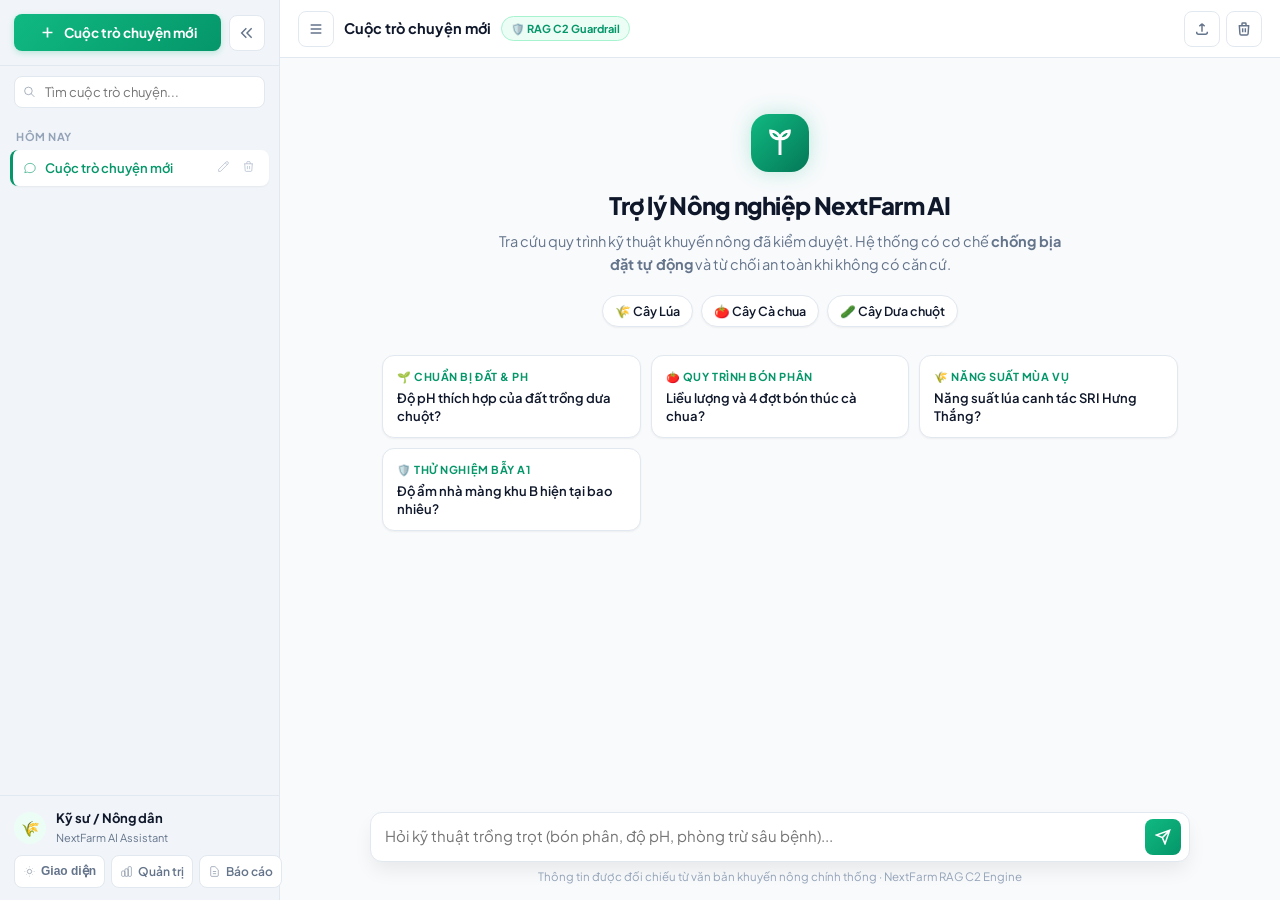
==== frontend/chat.html @ 3796313a "fix(chat-ui): sua loi bo cuc sidebar bi ep hep va trung lap the HTML - Loai bo doan ma HTML/CSS bi t" ====
<!DOCTYPE html>
<html lang="vi">
<head>
<meta charset="utf-8">
<meta name="viewport" content="width=device-width, initial-scale=1, maximum-scale=1, user-scalable=no">
<title>NextFarm AI — Trợ lý Nông nghiệp Thông minh</title>
<link rel="preconnect" href="https://fonts.googleapis.com">
<link rel="preconnect" href="https://fonts.gstatic.com" crossorigin>
<link href="https://fonts.googleapis.com/css2?family=Plus+Jakarta+Sans:wght@400;500;600;700;800&family=JetBrains+Mono:wght@400;500;600&display=swap" rel="stylesheet">
<style>
:root {
  --primary: #059669;
  --primary-hover: #047857;
  --primary-light: #ecfdf5;
  --primary-glow: rgba(16, 185, 129, 0.18);
  
  --bg-app: #f8fafc;
  --bg-sidebar: #f1f5f9;
  --bg-card: #ffffff;
  --bg-card-hover: #f8fafc;
  --bg-subtle: #f1f5f9;
  --bg-glass: rgba(255, 255, 255, 0.94);
  
  --text-main: #0f172a;
  --text-muted: #64748b;
  --text-light: #94a3b8;
  --text-inverse: #ffffff;
  
  --border: #e2e8f0;
  --border-focus: #10b981;
  
  --amber: #d97706;
  --amber-bg: #fffbeb;
  --amber-border: #fde68a;
  --amber-dark: #b45309;
  
  --emerald: #10b981;
  --emerald-bg: #ecfdf5;
  --emerald-border: #a7f3d0;
  
  --shadow-sm: 0 1px 2px 0 rgba(0, 0, 0, 0.05);
  --shadow-md: 0 4px 6px -1px rgba(0, 0, 0, 0.07), 0 2px 4px -2px rgba(0, 0, 0, 0.05);
  --shadow-lg: 0 10px 20px -3px rgba(0, 0, 0, 0.08);
  --shadow-glow: 0 0 20px rgba(16, 185, 129, 0.25);
  
  --radius-sm: 8px;
  --radius-md: 12px;
  --radius-lg: 18px;
  --radius-full: 9999px;
}

[data-theme="dark"] {
  --primary: #10b981;
  --primary-hover: #34d399;
  --primary-light: #064e3b33;
  --primary-glow: rgba(16, 185, 129, 0.3);
  
  --bg-app: #0b1120;
  --bg-sidebar: #0f172a;
  --bg-card: #131d31;
  --bg-card-hover: #1a2742;
  --bg-subtle: #1e293b;
  --bg-glass: rgba(19, 29, 49, 0.94);
  
  --text-main: #f8fafc;
  --text-muted: #94a3b8;
  --text-light: #64748b;
  --text-inverse: #0b1120;
  
  --border: #23324d;
  --border-focus: #34d399;
  
  --amber: #fbbf24;
  --amber-bg: #2d2208;
  --amber-border: #78350f;
  --amber-dark: #f59e0b;
  
  --emerald: #34d399;
  --emerald-bg: #063826;
  --emerald-border: #065f46;
  
  --shadow-sm: 0 1px 2px 0 rgba(0, 0, 0, 0.4);
  --shadow-md: 0 4px 6px -1px rgba(0, 0, 0, 0.5);
  --shadow-lg: 0 10px 20px -3px rgba(0, 0, 0, 0.6);
}

* { box-sizing: border-box; margin: 0; padding: 0; }

html, body {
  width: 100%;
  height: 100%;
  overflow: hidden;
  background-color: var(--bg-app);
  color: var(--text-main);
  font-family: 'Plus Jakarta Sans', system-ui, -apple-system, sans-serif;
  font-size: 15px;
  line-height: 1.6;
}

/* Fullscreen App Layout */
.app-layout {
  display: flex;
  width: 100vw;
  height: 100vh;
  overflow: hidden;
  position: relative;
}

/* ==========================================================================
   Sidebar: History & Tools
   ========================================================================== */
.sidebar {
  width: 280px;
  min-width: 280px;
  max-width: 280px;
  height: 100%;
  background: var(--bg-sidebar);
  border-right: 1px solid var(--border);
  display: flex;
  flex-direction: column;
  flex-shrink: 0;
  transition: margin-left 0.25s cubic-bezier(0.16, 1, 0.3, 1), transform 0.25s cubic-bezier(0.16, 1, 0.3, 1);
  z-index: 50;
  position: relative;
}

.sidebar.collapsed {
  margin-left: -280px;
}

.sidebar-header {
  padding: 14px;
  display: flex;
  align-items: center;
  gap: 8px;
  border-bottom: 1px solid var(--border);
}

.btn-new-chat {
  flex: 1;
  display: flex;
  align-items: center;
  justify-content: center;
  gap: 8px;
  background: linear-gradient(135deg, #10b981 0%, #059669 100%);
  color: #ffffff;
  border: none;
  border-radius: var(--radius-sm);
  padding: 10px 14px;
  font-family: inherit;
  font-size: 13.5px;
  font-weight: 700;
  cursor: pointer;
  box-shadow: 0 2px 6px rgba(16, 185, 129, 0.25);
  transition: all 0.2s ease;
  white-space: nowrap;
}
.btn-new-chat:hover {
  background: linear-gradient(135deg, #059669 0%, #047857 100%);
  box-shadow: var(--shadow-glow);
}
.btn-new-chat svg { width: 17px; height: 17px; stroke: currentColor; fill: none; stroke-width: 2.3; flex-shrink: 0; }

.btn-icon-sq {
  width: 36px;
  height: 36px;
  border-radius: var(--radius-sm);
  background: var(--bg-card);
  border: 1px solid var(--border);
  color: var(--text-muted);
  display: flex;
  align-items: center;
  justify-content: center;
  cursor: pointer;
  flex-shrink: 0;
  transition: all 0.2s ease;
}
.btn-icon-sq:hover {
  background: var(--bg-card-hover);
  color: var(--primary);
  border-color: var(--primary);
}
.btn-icon-sq svg { width: 16px; height: 16px; stroke: currentColor; fill: none; stroke-width: 2.2; }

/* Sidebar Search */
.sidebar-search {
  padding: 10px 14px 4px;
}
.search-wrap {
  position: relative;
  width: 100%;
}
.search-wrap input {
  width: 100%;
  padding: 7px 10px 7px 30px;
  border-radius: var(--radius-sm);
  background: var(--bg-card);
  border: 1px solid var(--border);
  color: var(--text-main);
  font-family: inherit;
  font-size: 13px;
  outline: none;
  transition: all 0.2s ease;
}
.search-wrap input:focus {
  border-color: var(--primary);
  box-shadow: 0 0 0 2px var(--primary-glow);
}
.search-wrap svg {
  position: absolute;
  left: 9px;
  top: 50%;
  transform: translateY(-50%);
  width: 13px;
  height: 13px;
  stroke: var(--text-muted);
  fill: none;
}

/* Sidebar History List */
.sidebar-history {
  flex: 1;
  overflow-y: auto;
  padding: 6px 10px;
}

.history-title-group {
  font-size: 11px;
  font-weight: 700;
  text-transform: uppercase;
  letter-spacing: 0.05em;
  color: var(--text-light);
  padding: 10px 6px 4px;
}

.chat-item {
  display: flex;
  align-items: center;
  justify-content: space-between;
  padding: 8px 10px;
  border-radius: var(--radius-sm);
  margin-bottom: 2px;
  cursor: pointer;
  color: var(--text-muted);
  transition: all 0.15s ease;
}
.chat-item:hover {
  background: var(--bg-card);
  color: var(--text-main);
}
.chat-item.active {
  background: var(--bg-card);
  color: var(--primary);
  font-weight: 600;
  box-shadow: var(--shadow-sm);
  border-left: 3px solid var(--primary);
}

.chat-item-text {
  white-space: nowrap;
  overflow: hidden;
  text-overflow: ellipsis;
  font-size: 13px;
  display: flex;
  align-items: center;
  gap: 8px;
  flex: 1;
}
.chat-item-text svg { width: 14px; height: 14px; stroke: currentColor; fill: none; flex-shrink: 0; }

.chat-item-tools {
  display: none;
  align-items: center;
  gap: 4px;
}
.chat-item:hover .chat-item-tools,
.chat-item.active .chat-item-tools {
  display: flex;
}

.btn-chat-tool {
  background: transparent;
  border: none;
  color: var(--text-light);
  padding: 2px 4px;
  border-radius: 4px;
  cursor: pointer;
}
.btn-chat-tool:hover {
  color: var(--text-main);
  background: var(--bg-subtle);
}
.btn-chat-tool.del:hover {
  color: #ef4444;
}
.btn-chat-tool svg { width: 13px; height: 13px; stroke: currentColor; fill: none; }

/* Sidebar Footer */
.sidebar-footer {
  padding: 12px 14px;
  border-top: 1px solid var(--border);
  background: var(--bg-sidebar);
  display: flex;
  flex-direction: column;
  gap: 8px;
}

.user-badge-row {
  display: flex;
  align-items: center;
  gap: 10px;
}
.user-avatar-circle {
  width: 32px;
  height: 32px;
  border-radius: 50%;
  background: var(--primary-light);
  color: var(--primary);
  display: flex;
  align-items: center;
  justify-content: center;
  font-size: 15px;
  font-weight: 700;
  flex-shrink: 0;
}
.user-info-col {
  flex: 1;
  overflow: hidden;
}
.user-name-txt {
  font-size: 13px;
  font-weight: 700;
  color: var(--text-main);
  white-space: nowrap;
  overflow: hidden;
  text-overflow: ellipsis;
}
.user-sub-txt {
  font-size: 11px;
  color: var(--text-muted);
}

.sidebar-nav-links {
  display: flex;
  gap: 6px;
}
.btn-nav-link {
  flex: 1;
  display: flex;
  align-items: center;
  justify-content: center;
  gap: 5px;
  padding: 6px 8px;
  border-radius: var(--radius-sm);
  background: var(--bg-card);
  border: 1px solid var(--border);
  color: var(--text-muted);
  font-size: 12px;
  font-weight: 600;
  text-decoration: none;
  cursor: pointer;
  transition: all 0.2s ease;
  white-space: nowrap;
}
.btn-nav-link:hover {
  background: var(--bg-card-hover);
  color: var(--primary);
  border-color: var(--primary);
}
.btn-nav-link svg { width: 13px; height: 13px; stroke: currentColor; fill: none; }

/* ==========================================================================
   Main Chat Area
   ========================================================================== */
.main-chat-view {
  flex: 1;
  min-width: 0;
  height: 100%;
  display: flex;
  flex-direction: column;
  position: relative;
  overflow: hidden;
  background: var(--bg-app);
}

/* Chat Header */
.chat-header {
  height: 58px;
  min-height: 58px;
  padding: 0 18px;
  display: flex;
  align-items: center;
  justify-content: space-between;
  border-bottom: 1px solid var(--border);
  background: var(--bg-glass);
  backdrop-filter: blur(16px);
  -webkit-backdrop-filter: blur(16px);
  z-index: 10;
}

.header-left-part {
  display: flex;
  align-items: center;
  gap: 10px;
  min-width: 0;
}

.header-chat-title {
  font-size: 14.5px;
  font-weight: 700;
  color: var(--text-main);
  white-space: nowrap;
  overflow: hidden;
  text-overflow: ellipsis;
}

.guardrail-pill {
  display: inline-flex;
  align-items: center;
  gap: 5px;
  padding: 3px 9px;
  border-radius: var(--radius-full);
  background: var(--emerald-bg);
  border: 1px solid var(--emerald-border);
  color: var(--primary);
  font-size: 11px;
  font-weight: 700;
  white-space: nowrap;
  flex-shrink: 0;
}

.header-right-tools {
  display: flex;
  align-items: center;
  gap: 6px;
  flex-shrink: 0;
}

/* Messages Scroll Area */
.chat-scroll-area {
  flex: 1;
  overflow-y: auto;
  padding: 20px 20px 140px;
  display: flex;
  flex-direction: column;
  align-items: center;
  scroll-behavior: smooth;
}

.messages-max-container {
  width: 100%;
  max-width: 820px;
  display: flex;
  flex-direction: column;
  gap: 20px;
}

/* Welcome Empty Hero */
.welcome-hero-box {
  display: flex;
  flex-direction: column;
  align-items: center;
  text-align: center;
  padding: 36px 12px 10px;
  animation: fadeIn 0.3s ease;
}

.brand-icon-big {
  width: 58px;
  height: 58px;
  border-radius: var(--radius-lg);
  background: linear-gradient(135deg, #10b981 0%, #047857 100%);
  display: flex;
  align-items: center;
  justify-content: center;
  color: #ffffff;
  box-shadow: var(--shadow-glow);
  margin-bottom: 14px;
}
.brand-icon-big svg { width: 32px; height: 32px; fill: none; stroke: currentColor; stroke-width: 2.2; }

.welcome-title-h2 {
  font-size: 24px;
  font-weight: 800;
  letter-spacing: -0.03em;
  color: var(--text-main);
  margin-bottom: 6px;
}

.welcome-desc-txt {
  font-size: 14.5px;
  color: var(--text-muted);
  max-width: 580px;
  line-height: 1.55;
  margin-bottom: 20px;
}

.crops-chip-row {
  display: flex;
  gap: 8px;
  margin-bottom: 28px;
  flex-wrap: wrap;
  justify-content: center;
}
.crop-tag-chip {
  padding: 5px 12px;
  border-radius: var(--radius-full);
  background: var(--bg-card);
  border: 1px solid var(--border);
  font-size: 12.5px;
  font-weight: 600;
  color: var(--text-main);
  box-shadow: var(--shadow-sm);
}

.prompts-bento-grid {
  display: grid;
  grid-template-columns: repeat(auto-fit, minmax(240px, 1fr));
  gap: 10px;
  width: 100%;
  text-align: left;
}

.bento-prompt-item {
  background: var(--bg-card);
  border: 1px solid var(--border);
  border-radius: var(--radius-md);
  padding: 12px 14px;
  cursor: pointer;
  transition: all 0.2s ease;
  display: flex;
  flex-direction: column;
  gap: 3px;
  box-shadow: var(--shadow-sm);
}
.bento-prompt-item:hover {
  border-color: var(--primary);
  background: var(--bg-card-hover);
  transform: translateY(-2px);
  box-shadow: var(--shadow-md);
}
.bento-tag-title {
  font-size: 11px;
  font-weight: 700;
  text-transform: uppercase;
  letter-spacing: 0.05em;
  color: var(--primary);
}
.bento-query-txt {
  font-size: 13px;
  font-weight: 600;
  color: var(--text-main);
  line-height: 1.4;
}

/* User Message */
.msg-user-row {
  display: flex;
  justify-content: flex-end;
}
.msg-user-bubble {
  background: linear-gradient(135deg, #059669 0%, #047857 100%);
  color: #ffffff;
  padding: 12px 16px;
  border-radius: 16px 16px 4px 16px;
  max-width: 82%;
  font-size: 15px;
  font-weight: 500;
  box-shadow: 0 4px 12px rgba(5, 150, 105, 0.2);
  line-height: 1.55;
  word-wrap: break-word;
}

/* Bot Message */
.msg-bot-row {
  display: flex;
  gap: 12px;
  align-items: flex-start;
}

.bot-icon-avatar {
  width: 34px;
  height: 34px;
  border-radius: var(--radius-sm);
  background: linear-gradient(135deg, #10b981 0%, #047857 100%);
  color: #ffffff;
  display: flex;
  align-items: center;
  justify-content: center;
  flex-shrink: 0;
  box-shadow: 0 2px 6px rgba(16, 185, 129, 0.25);
  margin-top: 2px;
}
.bot-icon-avatar svg { width: 18px; height: 18px; fill: none; stroke: currentColor; stroke-width: 2.2; }

.bot-card-box {
  flex: 1;
  min-width: 0;
  background: var(--bg-card);
  border: 1px solid var(--border);
  border-radius: var(--radius-md);
  padding: 16px 18px;
  box-shadow: var(--shadow-sm);
}

.bot-card-box.grounded {
  border-left: 4px solid var(--primary);
}

.bot-card-box.abstained {
  background: var(--amber-bg);
  border-color: var(--amber-border);
  border-left: 4px solid var(--amber);
}

.bot-status-tag {
  display: inline-flex;
  align-items: center;
  gap: 6px;
  font-size: 11.5px;
  font-weight: 700;
  text-transform: uppercase;
  letter-spacing: 0.04em;
  padding: 3px 8px;
  border-radius: var(--radius-full);
  margin-bottom: 10px;
}

.bot-status-tag.grounded {
  background: var(--emerald-bg);
  color: var(--primary);
  border: 1px solid var(--emerald-border);
}

.bot-status-tag.abstained {
  background: var(--amber-bg);
  color: var(--amber-dark);
  border: 1px solid var(--amber-border);
}

.bot-status-tag svg { width: 13px; height: 13px; stroke-width: 2.3; fill: none; stroke: currentColor; }

.bot-text-content {
  font-size: 15px;
  line-height: 1.65;
  color: var(--text-main);
  white-space: pre-wrap;
  word-wrap: break-word;
}

/* Citations */
.citations-wrapper {
  margin-top: 14px;
  padding-top: 12px;
  border-top: 1px dashed var(--border);
}
.citations-title-bar {
  font-size: 11.5px;
  font-weight: 700;
  text-transform: uppercase;
  letter-spacing: 0.04em;
  color: var(--text-muted);
  margin-bottom: 6px;
  display: flex;
  align-items: center;
  gap: 5px;
}
.citation-card-link {
  display: block;
  background: var(--bg-subtle);
  border: 1px solid var(--border);
  border-radius: var(--radius-sm);
  padding: 9px 12px;
  margin-bottom: 5px;
  text-decoration: none;
  color: inherit;
  transition: all 0.15s ease;
}
.citation-card-link:hover {
  border-color: var(--primary);
  background: var(--bg-card);
  transform: translateX(2px);
}
.citation-head-row {
  display: flex;
  align-items: center;
  justify-content: space-between;
  gap: 8px;
  margin-bottom: 2px;
}
.citation-doc-name {
  font-size: 13px;
  font-weight: 700;
  color: var(--text-main);
}
.citation-tier-pill {
  font-size: 10px;
  font-weight: 700;
  padding: 1px 6px;
  border-radius: var(--radius-full);
  background: var(--primary-light);
  color: var(--primary);
  border: 1px solid var(--emerald-border);
}
.citation-quote-txt {
  font-size: 12px;
  color: var(--text-muted);
  border-left: 2px solid var(--primary);
  padding-left: 6px;
  margin-top: 3px;
  font-style: italic;
}

/* Bot Actions */
.bot-tools-row {
  display: flex;
  align-items: center;
  gap: 6px;
  margin-top: 12px;
  padding-top: 8px;
  border-top: 1px solid var(--border);
}
.btn-tool-pill {
  background: transparent;
  border: 1px solid transparent;
  color: var(--text-muted);
  padding: 3px 8px;
  border-radius: var(--radius-sm);
  font-size: 11.5px;
  font-weight: 600;
  cursor: pointer;
  display: inline-flex;
  align-items: center;
  gap: 4px;
  transition: all 0.15s ease;
}
.btn-tool-pill:hover {
  background: var(--bg-subtle);
  color: var(--text-main);
  border-color: var(--border);
}
.btn-tool-pill svg { width: 13px; height: 13px; stroke: currentColor; fill: none; }

/* Typing Wave */
.typing-wave-bar {
  display: flex;
  align-items: center;
  gap: 5px;
  padding: 6px 0;
}
.wave-dot {
  width: 6px;
  height: 6px;
  border-radius: 50%;
  background: var(--primary);
  animation: wavePulse 1.4s infinite ease-in-out both;
}
.wave-dot:nth-child(1) { animation-delay: -0.32s; }
.wave-dot:nth-child(2) { animation-delay: -0.16s; }
.wave-dot:nth-child(3) { animation-delay: 0s; }

@keyframes wavePulse {
  0%, 80%, 100% { transform: scale(0.6); opacity: 0.3; }
  40% { transform: scale(1); opacity: 1; }
}

/* ==========================================================================
   Bottom Input Floating Anchor
   ========================================================================== */
.input-floating-bottom {
  position: absolute;
  left: 0; right: 0; bottom: 0;
  padding: 16px 20px 14px;
  background: linear-gradient(180deg, rgba(248,250,252,0) 0%, var(--bg-app) 35%);
  display: flex;
  flex-direction: column;
  align-items: center;
  pointer-events: none;
  z-index: 20;
}
[data-theme="dark"] .input-floating-bottom {
  background: linear-gradient(180deg, rgba(11,17,32,0) 0%, var(--bg-app) 35%);
}

.input-box-wrap {
  width: 100%;
  max-width: 820px;
  pointer-events: auto;
  background: var(--bg-card);
  border: 1px solid var(--border);
  border-radius: var(--radius-md);
  padding: 6px 8px 6px 14px;
  display: flex;
  align-items: flex-end;
  gap: 8px;
  box-shadow: var(--shadow-lg);
  transition: all 0.2s ease;
}
.input-box-wrap:focus-within {
  border-color: var(--border-focus);
  box-shadow: 0 0 0 3px var(--primary-glow), var(--shadow-lg);
}

textarea#main-query-input {
  flex: 1;
  font-family: inherit;
  font-size: 15px;
  line-height: 1.5;
  padding: 6px 0;
  resize: none;
  border: none;
  background: transparent;
  color: var(--text-main);
  min-height: 36px;
  max-height: 140px;
  outline: none;
}

.btn-send-action {
  width: 36px;
  height: 36px;
  border-radius: var(--radius-sm);
  background: linear-gradient(135deg, #10b981 0%, #059669 100%);
  color: #ffffff;
  border: none;
  display: flex;
  align-items: center;
  justify-content: center;
  cursor: pointer;
  flex-shrink: 0;
  transition: all 0.2s ease;
}
.btn-send-action:hover:not(:disabled) {
  transform: scale(1.05);
  box-shadow: var(--shadow-glow);
}
.btn-send-action:disabled {
  opacity: 0.4;
  cursor: not-allowed;
  transform: none;
}
.btn-send-action svg { width: 16px; height: 16px; stroke: currentColor; fill: none; stroke-width: 2.3; }

.bottom-meta-txt {
  text-align: center;
  font-size: 11.5px;
  color: var(--text-light);
  margin-top: 6px;
}

/* Toast */
.toast-bar {
  position: fixed;
  bottom: 80px;
  left: 50%;
  transform: translateX(-50%) translateY(20px);
  background: var(--text-main);
  color: var(--text-inverse);
  padding: 7px 16px;
  border-radius: var(--radius-full);
  font-size: 12.5px;
  font-weight: 600;
  box-shadow: var(--shadow-lg);
  opacity: 0;
  pointer-events: none;
  transition: all 0.2s ease;
  z-index: 100;
}
.toast-bar.show {
  opacity: 1;
  transform: translateX(-50%) translateY(0);
}

/* Mobile Overlay */
.mobile-backdrop {
  display: none;
  position: fixed;
  inset: 0;
  background: rgba(0, 0, 0, 0.4);
  backdrop-filter: blur(4px);
  z-index: 45;
}

@media (max-width: 768px) {
  .sidebar {
    position: fixed;
    top: 0; bottom: 0; left: 0;
    box-shadow: var(--shadow-lg);
  }
  .sidebar.collapsed {
    margin-left: 0;
    transform: translateX(-100%);
  }
  .mobile-backdrop.show { display: block; }
  .msg-user-bubble { max-width: 90%; }
}
</style>
</head>
<body>

<div class="app-layout">
  <!-- Mobile Backdrop -->
  <div class="mobile-backdrop" id="mobile-backdrop"></div>

  <!-- Sidebar: Conversation History & Tools -->
  <aside class="sidebar" id="sidebar">
    <div class="sidebar-header">
      <button class="btn-new-chat" id="btn-new-chat">
        <svg viewBox="0 0 24 24"><path d="M12 5v14M5 12h14"/></svg>
        <span>Cuộc trò chuyện mới</span>
      </button>
      <button class="btn-icon-sq" id="btn-collapse-sidebar" title="Thu gọn thanh bên">
        <svg viewBox="0 0 24 24"><path d="M11 19l-7-7 7-7m8 14l-7-7 7-7"/></svg>
      </button>
    </div>

    <div class="sidebar-search">
      <div class="search-wrap">
        <svg viewBox="0 0 24 24"><path d="M21 21l-6-6m2-5a7 7 0 11-14 0 7 7 0 0114 0z"/></svg>
        <input type="text" id="history-search-input" placeholder="Tìm cuộc trò chuyện...">
      </div>
    </div>

    <div class="sidebar-history" id="sidebar-chat-list"></div>

    <div class="sidebar-footer">
      <div class="user-badge-row">
        <div class="user-avatar-circle">🌾</div>
        <div class="user-info-col">
          <div class="user-name-txt">Kỹ sư / Nông dân</div>
          <div class="user-sub-txt">NextFarm AI Assistant</div>
        </div>
      </div>
      <div class="sidebar-nav-links">
        <button class="btn-nav-link" id="btn-theme-mode" title="Chuyển chế độ Sáng / Tối">
          <svg viewBox="0 0 24 24"><path d="M12 3v1m0 16v1m9-9h-1M4 12H3m15.364 6.364l-.707-.707M6.343 6.343l-.707-.707m12.728 0l-.707.707M6.343 17.657l-.707.707M16 12a4 4 0 11-8 0 4 4 0 018 0z"/></svg>
          <span>Giao diện</span>
        </button>
        <a href="/admin" class="btn-nav-link" title="Bảng Quản trị">
          <svg viewBox="0 0 24 24"><path d="M9 19v-6a2 2 0 00-2-2H5a2 2 0 00-2 2v6a2 2 0 002 2h2a2 2 0 002-2zm0 0V9a2 2 0 012-2h2a2 2 0 012 2v10m-6 0a2 2 0 002 2h2a2 2 0 002-2m0 0V5a2 2 0 012-2h2a2 2 0 012 2v14a2 2 0 01-2 2h-2a2 2 0 01-2-2z"/></svg>
          <span>Quản trị</span>
        </a>
        <a href="/report" class="btn-nav-link" title="Báo cáo Tổng kết">
          <svg viewBox="0 0 24 24"><path d="M9 12h6m-6 4h6m2 5H7a2 2 0 01-2-2V5a2 2 0 012-2h5.586a1 1 0 01.707.293l5.414 5.414a1 1 0 01.293.707V19a2 2 0 01-2 2z"/></svg>
          <span>Báo cáo</span>
        </a>
      </div>
    </div>
  </aside>

  <!-- Main Chat Content -->
  <main class="main-chat-view">
    <!-- Header -->
    <header class="chat-header">
      <div class="header-left-part">
        <button class="btn-icon-sq" id="btn-toggle-sidebar" title="Mở / Đóng thanh bên">
          <svg viewBox="0 0 24 24"><path d="M4 6h16M4 12h16M4 18h16"/></svg>
        </button>
        <div class="header-chat-title" id="active-title-label">Cuộc trò chuyện mới</div>
        <div class="guardrail-pill">
          <span>🛡️ RAG C2 Guardrail</span>
        </div>
      </div>
      <div class="header-right-tools">
        <button class="btn-icon-sq" id="btn-export-markdown" title="Xuất hội thoại ra Markdown">
          <svg viewBox="0 0 24 24"><path d="M4 16v1a3 3 0 003 3h10a3 3 0 003-3v-1m-4-8l-4-4m0 0L8 8m4-4v12"/></svg>
        </button>
        <button class="btn-icon-sq" id="btn-clear-session" title="Xóa đoạn chat này">
          <svg viewBox="0 0 24 24"><path d="M19 7l-.867 12.142A2 2 0 0116.138 21H7.862a2 2 0 01-1.995-1.858L5 7m5 4v6m4-6v6m1-10V4a1 1 0 00-1-1h-4a1 1 0 00-1 1v3M4 7h16"/></svg>
        </button>
      </div>
    </header>

    <!-- Scrollable Messages Area -->
    <div class="chat-scroll-area" id="chat-scroll-area">
      <div class="messages-max-container" id="messages-max-container">
        <!-- Empty State Hero -->
        <div class="welcome-hero-box" id="welcome-hero-box">
          <div class="brand-icon-big">
            <svg viewBox="0 0 24 24"><path d="M12 21V9M12 9C12 6 9 3 5 3c0 4 3 6 7 6M12 9c0-3 3-6 7-6 0 4-3 6-7 6"/></svg>
          </div>
          <h2 class="welcome-title-h2">Trợ lý Nông nghiệp NextFarm AI</h2>
          <p class="welcome-desc-txt">
            Tra cứu quy trình kỹ thuật khuyến nông đã kiểm duyệt. Hệ thống có cơ chế <strong>chống bịa đặt tự động</strong> và từ chối an toàn khi không có căn cứ.
          </p>

          <div class="crops-chip-row">
            <span class="crop-tag-chip">🌾 Cây Lúa</span>
            <span class="crop-tag-chip">🍅 Cây Cà chua</span>
            <span class="crop-tag-chip">🥒 Cây Dưa chuột</span>
          </div>

          <div class="prompts-bento-grid">
            <div class="bento-prompt-item" data-query="Dưa chuột thích hợp với đất có pH khoảng bao nhiêu khi chuẩn bị đất?">
              <div class="bento-tag-title">🌱 Chuẩn bị đất & pH</div>
              <div class="bento-query-txt">Độ pH thích hợp của đất trồng dưa chuột?</div>
            </div>

            <div class="bento-prompt-item" data-query="Quy trình bón thúc cho cà chua chia làm mấy lần và liều lượng thế nào?">
              <div class="bento-tag-title">🍅 Quy trình bón phân</div>
              <div class="bento-query-txt">Liều lượng và 4 đợt bón thúc cà chua?</div>
            </div>

            <div class="bento-prompt-item" data-query="Năng suất thu hoạch lúa SRI tại Hưng Thắng là bao nhiêu?">
              <div class="bento-tag-title">🌾 Năng suất mùa vụ</div>
              <div class="bento-query-txt">Năng suất lúa canh tác SRI Hưng Thắng?</div>
            </div>

            <div class="bento-prompt-item" data-query="Độ ẩm nhà màng khu B hiện tại là bao nhiêu?">
              <div class="bento-tag-title">🛡️ Thử nghiệm bẫy A1</div>
              <div class="bento-query-txt">Độ ẩm nhà màng khu B hiện tại bao nhiêu?</div>
            </div>
          </div>
        </div>

        <!-- Messages Stream -->
        <div id="dialog-flow" style="display:flex; flex-direction:column; gap:20px;"></div>
      </div>
    </div>

    <!-- Floating Input Pill -->
    <div class="input-floating-bottom">
      <div class="input-box-wrap">
        <textarea id="main-query-input" rows="1" placeholder="Hỏi kỹ thuật trồng trọt (bón phân, độ pH, phòng trừ sâu bệnh)..." aria-label="Nội dung câu hỏi"></textarea>
        <button class="btn-send-action" id="btn-send-action" title="Gửi câu hỏi (Enter)">
          <svg viewBox="0 0 24 24"><path d="M22 2L11 13M22 2l-7 20-4-9-9-4 20-7z"/></svg>
        </button>
      </div>
      <div class="bottom-meta-txt">
        Thông tin được đối chiếu từ văn bản khuyến nông chính thống · NextFarm RAG C2 Engine
      </div>
    </div>
  </main>
</div>

<!-- Toast Notice -->
<div class="toast-bar" id="toast-bar">Đã sao chép vào bộ nhớ tạm!</div>

<script>
const STORAGE_KEY = "nextfarm_conversations_v3";
const ACTIVE_KEY = "nextfarm_active_id_v3";

const REASON_LABELS = {
  garden_data:           "Chặn số liệu cảm biến vườn (A1)",
  product_feature:       "Chặn tính năng ứng dụng (A2)",
  device_control:        "Chặn lệnh điều khiển thiết bị",
  out_of_scope:          "Ngoài phạm vi cây trồng",
  insufficient_evidence: "Chưa đủ căn cứ khuyến nông trong kho",
  grounding_khong_dat:   "Không đạt kiểm chứng văn bản",
  can_lam_ro:            "Cần làm rõ thêm loại cây",
  loi_he_thong:          "Hệ thống bận (API Rate Limit)",
  loi_dinh_dang:         "Lỗi cấu trúc câu trả lời",
};

const ICON_VERIFIED = '<svg viewBox="0 0 24 24"><path d="M9 12l2 2 4-4m5.618-4.016A11.955 11.955 0 0112 2.944a11.955 11.955 0 01-8.618 3.04A12.02 12.02 0 003 9c0 5.591 3.824 10.29 9 11.622 5.176-1.332 9-6.03 9-11.622 0-1.042-.133-2.052-.382-3.016z"/></svg>';
const ICON_WARNING  = '<svg viewBox="0 0 24 24"><path d="M12 9v2m0 4h.01m-6.938 4h13.856c1.54 0 2.502-1.667 1.732-3L13.732 4c-.77-1.333-2.694-1.333-3.464 0L3.34 16c-.77 1.333.192 3 1.732 3z"/></svg>';

let conversations = [];
let activeId = null;
let isBusy = false;

// Elements
const $sidebar = document.getElementById("sidebar");
const $backdrop = document.getElementById("mobile-backdrop");
const $chatList = document.getElementById("sidebar-chat-list");
const $welcomeBox = document.getElementById("welcome-hero-box");
const $dialogFlow = document.getElementById("dialog-flow");
const $input = document.getElementById("main-query-input");
const $btnSend = document.getElementById("btn-send-action");
const $titleLabel = document.getElementById("active-title-label");
const $toast = document.getElementById("toast-bar");

const escapeHtml = s => String(s ?? "").replace(/[&<>"']/g,
  c => ({"&":"&amp;","<":"&lt;",">":"&gt;",'"':"&quot;","'":"&#39;"}[c]));

function showToast(msg) {
  $toast.textContent = msg;
  $toast.classList.add("show");
  setTimeout(() => $toast.classList.remove("show"), 2000);
}

// Theme
const $btnTheme = document.getElementById("btn-theme-mode");
let currentTheme = localStorage.getItem("nextfarm_theme") || 
  (window.matchMedia("(prefers-color-scheme: dark)").matches ? "dark" : "light");
document.documentElement.setAttribute("data-theme", currentTheme);

$btnTheme.onclick = () => {
  currentTheme = currentTheme === "dark" ? "light" : "dark";
  document.documentElement.setAttribute("data-theme", currentTheme);
  localStorage.setItem("nextfarm_theme", currentTheme);
};

// Storage
function loadData() {
  try {
    const raw = localStorage.getItem(STORAGE_KEY);
    conversations = raw ? JSON.parse(raw) : [];
    activeId = localStorage.getItem(ACTIVE_KEY);
  } catch (e) {
    conversations = [];
    activeId = null;
  }
}

function saveData() {
  localStorage.setItem(STORAGE_KEY, JSON.stringify(conversations));
  if (activeId) localStorage.setItem(ACTIVE_KEY, activeId);
}

function createNewChat() {
  const newChat = {
    id: "chat_" + Date.now(),
    title: "Cuộc trò chuyện mới",
    createdAt: new Date().toISOString(),
    updatedAt: new Date().toISOString(),
    messages: []
  };
  conversations.unshift(newChat);
  activeId = newChat.id;
  saveData();
  renderSidebar();
  renderActiveChat();
  if (window.innerWidth <= 768) closeSidebar();
}

function deleteChat(id, e) {
  if (e) e.stopPropagation();
  if (!confirm("Bạn có chắc chắn muốn xóa cuộc trò chuyện này?")) return;
  conversations = conversations.filter(c => c.id !== id);
  if (activeId === id) {
    activeId = conversations.length ? conversations[0].id : null;
  }
  saveData();
  renderSidebar();
  renderActiveChat();
}

function renameChat(id, e) {
  if (e) e.stopPropagation();
  const chat = conversations.find(c => c.id === id);
  if (!chat) return;
  const newName = prompt("Nhập tên mới cho cuộc trò chuyện:", chat.title);
  if (newName && newName.trim()) {
    chat.title = newName.trim();
    saveData();
    renderSidebar();
    if (activeId === id) {
      $titleLabel.textContent = chat.title;
    }
  }
}

// Render Sidebar
function renderSidebar(searchQuery = "") {
  $chatList.innerHTML = "";
  const query = searchQuery.trim().toLowerCase();

  const filtered = conversations.filter(c => 
    !query || c.title.toLowerCase().includes(query) || 
    c.messages.some(m => m.content.toLowerCase().includes(query))
  );

  if (!filtered.length) {
    $chatList.innerHTML = `
      <div style="text-align:center; padding:30px 10px; color:var(--text-light); font-size:12.5px;">
        ${conversations.length ? "Không tìm thấy kết quả" : "Chưa có lịch sử trò chuyện"}
      </div>
    `;
    return;
  }

  const now = new Date();
  const todayList = [];
  const earlierList = [];

  filtered.forEach(chat => {
    const d = new Date(chat.updatedAt || chat.createdAt);
    if (d.toDateString() === now.toDateString()) todayList.push(chat);
    else earlierList.push(chat);
  });

  const renderGroup = (title, list) => {
    if (!list.length) return;
    const gTitle = document.createElement("div");
    gTitle.className = "history-title-group";
    gTitle.textContent = title;
    $chatList.appendChild(gTitle);

    list.forEach(chat => {
      const itemEl = document.createElement("div");
      itemEl.className = `chat-item ${chat.id === activeId ? "active" : ""}`;
      itemEl.innerHTML = `
        <div class="chat-item-text">
          <svg viewBox="0 0 24 24"><path d="M8 12h.01M12 12h.01M16 12h.01M21 12c0 4.418-4.03 8-9 8a9.863 9.863 0 01-4.255-.949L3 20l1.395-3.72C3.512 15.042 3 13.574 3 12c0-4.418 4.03-8 9-8s9 3.582 9 8z"/></svg>
          <span>${escapeHtml(chat.title)}</span>
        </div>
        <div class="chat-item-tools">
          <button class="btn-chat-tool edit" title="Đổi tên">
            <svg viewBox="0 0 24 24"><path d="M15.232 5.232l3.536 3.536m-2.036-5.036a2.5 2.5 0 113.536 3.536L6.5 21.036H3v-3.572L16.732 3.732z"/></svg>
          </button>
          <button class="btn-chat-tool del" title="Xóa">
            <svg viewBox="0 0 24 24"><path d="M19 7l-.867 12.142A2 2 0 0116.138 21H7.862a2 2 0 01-1.995-1.858L5 7m5 4v6m4-6v6m1-10V4a1 1 0 00-1-1h-4a1 1 0 00-1 1v3M4 7h16"/></svg>
          </button>
        </div>
      `;

      itemEl.onclick = () => {
        activeId = chat.id;
        saveData();
        renderSidebar();
        renderActiveChat();
        if (window.innerWidth <= 768) closeSidebar();
      };

      itemEl.querySelector(".btn-chat-tool.edit").onclick = (e) => renameChat(chat.id, e);
      itemEl.querySelector(".btn-chat-tool.del").onclick = (e) => deleteChat(chat.id, e);

      $chatList.appendChild(itemEl);
    });
  };

  renderGroup("Hôm nay", todayList);
  renderGroup("Trước đó", earlierList);
}

// Render Active Chat
function renderActiveChat() {
  const currentChat = conversations.find(c => c.id === activeId);

  if (!currentChat || !currentChat.messages || !currentChat.messages.length) {
    $welcomeBox.style.display = "flex";
    $dialogFlow.innerHTML = "";
    $titleLabel.textContent = "Cuộc trò chuyện mới";
    return;
  }

  $welcomeBox.style.display = "none";
  $titleLabel.textContent = currentChat.title;
  $dialogFlow.innerHTML = "";

  currentChat.messages.forEach(msg => {
    appendMsgDom(msg);
  });

  const scrollArea = document.getElementById("chat-scroll-area");
  scrollArea.scrollTop = scrollArea.scrollHeight;
}

function appendMsgDom(msg) {
  const row = document.createElement("div");

  if (msg.role === "user") {
    row.className = "msg-user-row";
    row.innerHTML = `<div class="msg-user-bubble">${escapeHtml(msg.content)}</div>`;
  } else {
    row.className = "msg-bot-row";
    const isAbstain = msg.isAbstained;
    const badgeClass = isAbstain ? "abstained" : "grounded";
    const badgeIcon = isAbstain ? ICON_WARNING : ICON_VERIFIED;
    const badgeText = isAbstain 
      ? (REASON_LABELS[msg.reason] || "Từ chối an toàn theo quy chuẩn")
      : "Có căn cứ tài liệu chính thống";

    const sourcesHtml = renderSourcesHtml(msg.sources);

    row.innerHTML = `
      <div class="bot-icon-avatar">
        <svg viewBox="0 0 24 24"><path d="M12 21V9M12 9C12 6 9 3 5 3c0 4 3 6 7 6M12 9c0-3 3-6 7-6 0 4-3 6-7 6"/></svg>
      </div>
      <div class="bot-card-box ${badgeClass}">
        <div class="bot-status-tag ${badgeClass}">
          ${badgeIcon}
          <span>${escapeHtml(badgeText)}</span>
        </div>
        <div class="bot-text-content">${escapeHtml(msg.content)}</div>
        ${sourcesHtml}
        <div class="bot-tools-row">
          <button class="btn-tool-pill copy-btn" title="Sao chép câu trả lời">
            <svg viewBox="0 0 24 24"><path d="M8 16H6a2 2 0 01-2-2V6a2 2 0 012-2h8a2 2 0 012 2v2m-6 12h8a2 2 0 002-2v-8a2 2 0 00-2-2h-8a2 2 0 00-2 2v8a2 2 0 002 2z"/></svg>
            <span>Sao chép</span>
          </button>
          <button class="btn-tool-pill speak-btn" title="Đọc câu trả lời">
            <svg viewBox="0 0 24 24"><path d="M15.536 8.464a5 5 0 010 7.072m2.828-9.9a9 9 0 010 12.728M5.586 15H4a1 1 0 01-1-1v-4a1 1 0 011-1h1.586l4.707-4.707C10.923 3.663 12 4.109 12 5v14c0 .891-1.077 1.337-1.707.707L5.586 15z"/></svg>
            <span>Đọc</span>
          </button>
        </div>
      </div>
    `;

    row.querySelector(".copy-btn").onclick = () => {
      navigator.clipboard.writeText(msg.content);
      showToast("Đã sao chép nội dung!");
    };

    row.querySelector(".speak-btn").onclick = () => {
      if ('speechSynthesis' in window) {
        window.speechSynthesis.cancel();
        const utter = new SpeechSynthesisUtterance(msg.content);
        utter.lang = 'vi-VN';
        window.speechSynthesis.speak(utter);
        showToast("Đang phát âm tiếng Việt...");
      } else {
        alert("Trình duyệt không hỗ trợ Web Speech API.");
      }
    };
  }

  $dialogFlow.appendChild(row);
}

function renderSourcesHtml(sources) {
  if (!sources || !sources.length) return "";
  return `
    <div class="citations-wrapper">
      <div class="citations-title-bar">
        <svg viewBox="0 0 24 24" width="13" height="13" fill="none" stroke="currentColor"><path d="M9 12h6m-6 4h6m2 5H7a2 2 0 01-2-2V5a2 2 0 012-2h5.586a1 1 0 01.707.293l5.414 5.414a1 1 0 01.293.707V19a2 2 0 01-2 2z"/></svg>
        <span>Tài liệu trích dẫn kiểm chứng (${sources.length})</span>
      </div>
      ${sources.map(s => `
        <a class="citation-card-link" href="${escapeHtml(s.url || '#')}" target="_blank" rel="noopener noreferrer">
          <div class="citation-head-row">
            <span class="citation-doc-name">${escapeHtml(s.tieu_de || s.chunk_id)}</span>
            ${s.tier ? `<span class="citation-tier-pill">Tier ${s.tier}</span>` : ''}
          </div>
          <div class="citation-quote-txt">"${escapeHtml(s.trich || "")}"</div>
        </a>
      `).join("")}
    </div>
  `;
}

// Send Message
async function sendMessage(textToSend) {
  const query = (textToSend || $input.value).trim();
  if (!query || isBusy) return;

  isBusy = true;
  $btnSend.disabled = true;
  $welcomeBox.style.display = "none";
  $input.value = "";
  $input.style.height = "auto";

  let currentChat = conversations.find(c => c.id === activeId);
  if (!currentChat) {
    currentChat = {
      id: "chat_" + Date.now(),
      title: query.slice(0, 32),
      createdAt: new Date().toISOString(),
      updatedAt: new Date().toISOString(),
      messages: []
    };
    conversations.unshift(currentChat);
    activeId = currentChat.id;
  } else if (currentChat.messages.length === 0) {
    currentChat.title = query.slice(0, 32);
    $titleLabel.textContent = currentChat.title;
  }

  currentChat.updatedAt = new Date().toISOString();

  const userMsg = { role: "user", content: query, timestamp: Date.now() };
  currentChat.messages.push(userMsg);
  appendMsgDom(userMsg);
  saveData();
  renderSidebar();

  const scrollArea = document.getElementById("chat-scroll-area");
  scrollArea.scrollTop = scrollArea.scrollHeight;

  // Typing Indicator
  const typingRow = document.createElement("div");
  typingRow.className = "msg-bot-row";
  typingRow.id = "typing-temp";
  typingRow.innerHTML = `
    <div class="bot-icon-avatar">
      <svg viewBox="0 0 24 24"><path d="M12 21V9M12 9C12 6 9 3 5 3c0 4 3 6 7 6M12 9c0-3 3-6 7-6 0 4-3 6-7 6"/></svg>
    </div>
    <div class="bot-card-box">
      <div class="typing-wave-bar">
        <div class="wave-dot"></div>
        <div class="wave-dot"></div>
        <div class="wave-dot"></div>
      </div>
    </div>
  `;
  $dialogFlow.appendChild(typingRow);
  scrollArea.scrollTop = scrollArea.scrollHeight;

  try {
    const contextTurns = currentChat.messages
      .filter(m => m.role === "user")
      .map(m => m.content)
      .slice(-4);

    const res = await fetch("/api/chat", {
      method: "POST",
      headers: { "Content-Type": "application/json" },
      body: JSON.stringify({
        cau_hoi: query,
        context_turns: contextTurns
      })
    });

    if (!res.ok) throw new Error("HTTP " + res.status);
    const data = await res.json();

    const botMsg = {
      role: "bot",
      content: data.tra_loi,
      isAbstained: data.da_tu_choi,
      reason: data.ly_do_tu_choi,
      sources: data.nguon || [],
      timestamp: Date.now()
    };

    currentChat.messages.push(botMsg);
    saveData();

    const $temp = document.getElementById("typing-temp");
    if ($temp) $temp.remove();

    appendMsgDom(botMsg);
    scrollArea.scrollTop = scrollArea.scrollHeight;
  } catch (err) {
    const $temp = document.getElementById("typing-temp");
    if ($temp) $temp.remove();

    const errorMsg = {
      role: "bot",
      content: "Không kết nối được tới máy chủ NextFarm. Bạn vui lòng thử lại sau ít giây.",
      isAbstained: true,
      reason: "loi_he_thong",
      sources: [],
      timestamp: Date.now()
    };
    currentChat.messages.push(errorMsg);
    saveData();
    appendMsgDom(errorMsg);
  } finally {
    isBusy = false;
    $btnSend.disabled = false;
    $input.focus();
  }
}

// UI Controls
document.getElementById("btn-new-chat").onclick = createNewChat;

document.getElementById("history-search-input").addEventListener("input", e => {
  renderSidebar(e.target.value);
});

$input.addEventListener("input", () => {
  $input.style.height = "auto";
  $input.style.height = Math.min($input.scrollHeight, 140) + "px";
});

$input.addEventListener("keydown", e => {
  if (e.key === "Enter" && !e.shiftKey) {
    e.preventDefault();
    sendMessage();
  }
});

$btnSend.onclick = () => sendMessage();

document.querySelectorAll(".bento-prompt-item").forEach(card => {
  card.onclick = () => {
    const q = card.getAttribute("data-query");
    if (q) sendMessage(q);
  };
});

function toggleSidebar() {
  $sidebar.classList.toggle("collapsed");
}
function openSidebarMobile() {
  $sidebar.classList.remove("collapsed");
  $backdrop.classList.add("show");
}
function closeSidebar() {
  $sidebar.classList.add("collapsed");
  $backdrop.classList.remove("show");
}

document.getElementById("btn-collapse-sidebar").onclick = toggleSidebar;
document.getElementById("btn-toggle-sidebar").onclick = () => {
  if (window.innerWidth <= 768) openSidebarMobile();
  else toggleSidebar();
};
$backdrop.onclick = closeSidebar;

// Clear Session
document.getElementById("btn-clear-session").onclick = () => {
  if (!activeId) return;
  const currentChat = conversations.find(c => c.id === activeId);
  if (!currentChat) return;
  if (confirm("Xóa toàn bộ tin nhắn trong cuộc trò chuyện này?")) {
    currentChat.messages = [];
    currentChat.title = "Cuộc trò chuyện mới";
    saveData();
    renderSidebar();
    renderActiveChat();
  }
};

// Export Markdown
document.getElementById("btn-export-markdown").onclick = () => {
  const currentChat = conversations.find(c => c.id === activeId);
  if (!currentChat || !currentChat.messages.length) {
    alert("Chưa có tin nhắn nào để xuất.");
    return;
  }
  let md = `# ${currentChat.title}\n\n*Thời gian: ${new Date(currentChat.createdAt).toLocaleString("vi-VN")}*\n\n---\n\n`;
  currentChat.messages.forEach(m => {
    const sender = m.role === "user" ? "**Bà con / Kỹ sư**" : "**Trợ lý NextFarm AI**";
    md += `${sender}:\n${m.content}\n\n`;
    if (m.sources && m.sources.length) {
      md += `*Nguồn trích dẫn:*\n`;
      m.sources.forEach(s => {
        md += `- [${s.tieu_de || s.chunk_id}](${s.url}): "${s.trich}"\n`;
      });
      md += `\n`;
    }
  });

  const blob = new Blob([md], { type: "text/markdown;charset=utf-8" });
  const a = document.createElement("a");
  a.href = URL.createObjectURL(blob);
  a.download = `${currentChat.title.replace(/[^a-zA-Z0-9_\u00C0-\u024F\u1EA0-\u1EF9]/g, "_")}.md`;
  a.click();
  showToast("Đã xuất file Markdown!");
};

// Start
loadData();
if (!conversations.length) {
  createNewChat();
} else {
  if (!activeId || !conversations.some(c => c.id === activeId)) {
    activeId = conversations[0].id;
  }
  renderSidebar();
  renderActiveChat();
}
</script>
</body>
</html>
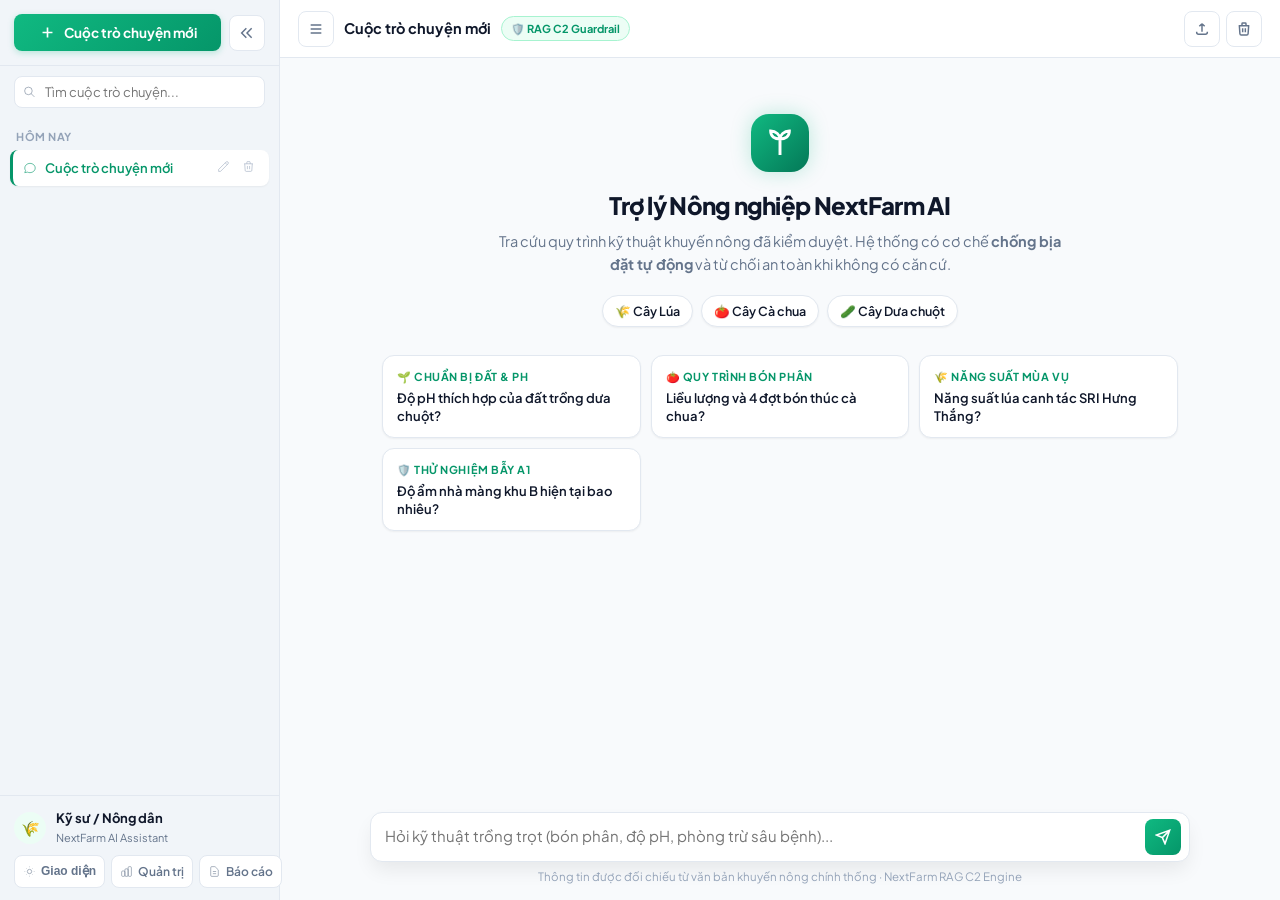
==== commit 6c7cccc2: "feat(ui): hoan thien toan dien giao dien Chat AI, Admin va Report theo chuan UI/UX Pro Max - Dong bo" ====
--- a/frontend/chat.html
+++ b/frontend/chat.html
@@ -19,7 +19,7 @@
   --bg-card: #ffffff;
   --bg-card-hover: #f8fafc;
   --bg-subtle: #f1f5f9;
-  --bg-glass: rgba(255, 255, 255, 0.94);
+  --bg-glass: rgba(255, 255, 255, 0.92);
   
   --text-main: #0f172a;
   --text-muted: #64748b;
@@ -47,6 +47,8 @@
   --radius-md: 12px;
   --radius-lg: 18px;
   --radius-full: 9999px;
+  
+  --sidebar-w: 280px;
 }
 
 [data-theme="dark"] {
@@ -60,7 +62,7 @@
   --bg-card: #131d31;
   --bg-card-hover: #1a2742;
   --bg-subtle: #1e293b;
-  --bg-glass: rgba(19, 29, 49, 0.94);
+  --bg-glass: rgba(19, 29, 49, 0.92);
   
   --text-main: #f8fafc;
   --text-muted: #94a3b8;
@@ -87,8 +89,10 @@
 * { box-sizing: border-box; margin: 0; padding: 0; }
 
 html, body {
-  width: 100%;
-  height: 100%;
+  width: 100vw;
+  height: 100vh;
+  margin: 0;
+  padding: 0;
   overflow: hidden;
   background-color: var(--bg-app);
   color: var(--text-main);
@@ -97,22 +101,20 @@
   line-height: 1.6;
 }
 
-/* Fullscreen App Layout */
 .app-layout {
   display: flex;
+  flex-direction: row;
   width: 100vw;
   height: 100vh;
   overflow: hidden;
   position: relative;
 }
 
-/* ==========================================================================
-   Sidebar: History & Tools
-   ========================================================================== */
+/* Sidebar */
 .sidebar {
-  width: 280px;
-  min-width: 280px;
-  max-width: 280px;
+  width: var(--sidebar-w);
+  min-width: var(--sidebar-w);
+  max-width: var(--sidebar-w);
   height: 100%;
   background: var(--bg-sidebar);
   border-right: 1px solid var(--border);
@@ -125,7 +127,7 @@
 }
 
 .sidebar.collapsed {
-  margin-left: -280px;
+  margin-left: calc(-1 * var(--sidebar-w));
 }
 
 .sidebar-header {
@@ -182,7 +184,6 @@
 }
 .btn-icon-sq svg { width: 16px; height: 16px; stroke: currentColor; fill: none; stroke-width: 2.2; }
 
-/* Sidebar Search */
 .sidebar-search {
   padding: 10px 14px 4px;
 }
@@ -217,7 +218,6 @@
   fill: none;
 }
 
-/* Sidebar History List */
 .sidebar-history {
   flex: 1;
   overflow-y: auto;
@@ -295,7 +295,6 @@
 }
 .btn-chat-tool svg { width: 13px; height: 13px; stroke: currentColor; fill: none; }
 
-/* Sidebar Footer */
 .sidebar-footer {
   padding: 12px 14px;
   border-top: 1px solid var(--border);
@@ -369,9 +368,7 @@
 }
 .btn-nav-link svg { width: 13px; height: 13px; stroke: currentColor; fill: none; }
 
-/* ==========================================================================
-   Main Chat Area
-   ========================================================================== */
+/* Main View */
 .main-chat-view {
   flex: 1;
   min-width: 0;
@@ -383,7 +380,6 @@
   background: var(--bg-app);
 }
 
-/* Chat Header */
 .chat-header {
   height: 58px;
   min-height: 58px;
@@ -436,7 +432,6 @@
   flex-shrink: 0;
 }
 
-/* Messages Scroll Area */
 .chat-scroll-area {
   flex: 1;
   overflow-y: auto;
@@ -455,7 +450,7 @@
   gap: 20px;
 }
 
-/* Welcome Empty Hero */
+/* Empty Hero */
 .welcome-hero-box {
   display: flex;
   flex-direction: column;
@@ -553,7 +548,7 @@
   line-height: 1.4;
 }
 
-/* User Message */
+/* Messages */
 .msg-user-row {
   display: flex;
   justify-content: flex-end;
@@ -571,7 +566,6 @@
   word-wrap: break-word;
 }
 
-/* Bot Message */
 .msg-bot-row {
   display: flex;
   gap: 12px;
@@ -711,7 +705,6 @@
   font-style: italic;
 }
 
-/* Bot Actions */
 .bot-tools-row {
   display: flex;
   align-items: center;
@@ -741,7 +734,6 @@
 }
 .btn-tool-pill svg { width: 13px; height: 13px; stroke: currentColor; fill: none; }
 
-/* Typing Wave */
 .typing-wave-bar {
   display: flex;
   align-items: center;
@@ -764,9 +756,6 @@
   40% { transform: scale(1); opacity: 1; }
 }
 
-/* ==========================================================================
-   Bottom Input Floating Anchor
-   ========================================================================== */
 .input-floating-bottom {
   position: absolute;
   left: 0; right: 0; bottom: 0;
@@ -848,7 +837,6 @@
   margin-top: 6px;
 }
 
-/* Toast */
 .toast-bar {
   position: fixed;
   bottom: 80px;
@@ -871,7 +859,6 @@
   transform: translateX(-50%) translateY(0);
 }
 
-/* Mobile Overlay */
 .mobile-backdrop {
   display: none;
   position: fixed;
@@ -897,9 +884,7 @@
 </style>
 </head>
 <body>
-
 <div class="app-layout">
-  <!-- Mobile Backdrop -->
   <div class="mobile-backdrop" id="mobile-backdrop"></div>
 
   <!-- Sidebar: Conversation History & Tools -->
@@ -950,7 +935,6 @@
 
   <!-- Main Chat Content -->
   <main class="main-chat-view">
-    <!-- Header -->
     <header class="chat-header">
       <div class="header-left-part">
         <button class="btn-icon-sq" id="btn-toggle-sidebar" title="Mở / Đóng thanh bên">
@@ -971,7 +955,6 @@
       </div>
     </header>
 
-    <!-- Scrollable Messages Area -->
     <div class="chat-scroll-area" id="chat-scroll-area">
       <div class="messages-max-container" id="messages-max-container">
         <!-- Empty State Hero -->
@@ -1013,7 +996,6 @@
           </div>
         </div>
 
-        <!-- Messages Stream -->
         <div id="dialog-flow" style="display:flex; flex-direction:column; gap:20px;"></div>
       </div>
     </div>
@@ -1033,12 +1015,10 @@
   </main>
 </div>
 
-<!-- Toast Notice -->
 <div class="toast-bar" id="toast-bar">Đã sao chép vào bộ nhớ tạm!</div>
-
 <script>
-const STORAGE_KEY = "nextfarm_conversations_v3";
-const ACTIVE_KEY = "nextfarm_active_id_v3";
+const STORAGE_KEY = "nextfarm_conversations_v4";
+const ACTIVE_KEY = "nextfarm_active_id_v4";
 
 const REASON_LABELS = {
   garden_data:           "Chặn số liệu cảm biến vườn (A1)",
@@ -1059,7 +1039,6 @@
 let activeId = null;
 let isBusy = false;
 
-// Elements
 const $sidebar = document.getElementById("sidebar");
 const $backdrop = document.getElementById("mobile-backdrop");
 const $chatList = document.getElementById("sidebar-chat-list");
@@ -1151,7 +1130,6 @@
   }
 }
 
-// Render Sidebar
 function renderSidebar(searchQuery = "") {
   $chatList.innerHTML = "";
   const query = searchQuery.trim().toLowerCase();
@@ -1224,7 +1202,6 @@
   renderGroup("Trước đó", earlierList);
 }
 
-// Render Active Chat
 function renderActiveChat() {
   const currentChat = conversations.find(c => c.id === activeId);
 
@@ -1330,7 +1307,6 @@
   `;
 }
 
-// Send Message
 async function sendMessage(textToSend) {
   const query = (textToSend || $input.value).trim();
   if (!query || isBusy) return;
@@ -1368,7 +1344,6 @@
   const scrollArea = document.getElementById("chat-scroll-area");
   scrollArea.scrollTop = scrollArea.scrollHeight;
 
-  // Typing Indicator
   const typingRow = document.createElement("div");
   typingRow.className = "msg-bot-row";
   typingRow.id = "typing-temp";
@@ -1444,7 +1419,6 @@
   }
 }
 
-// UI Controls
 document.getElementById("btn-new-chat").onclick = createNewChat;
 
 document.getElementById("history-search-input").addEventListener("input", e => {
@@ -1491,7 +1465,6 @@
 };
 $backdrop.onclick = closeSidebar;
 
-// Clear Session
 document.getElementById("btn-clear-session").onclick = () => {
   if (!activeId) return;
   const currentChat = conversations.find(c => c.id === activeId);
@@ -1505,7 +1478,6 @@
   }
 };
 
-// Export Markdown
 document.getElementById("btn-export-markdown").onclick = () => {
   const currentChat = conversations.find(c => c.id === activeId);
   if (!currentChat || !currentChat.messages.length) {
@@ -1533,7 +1505,6 @@
   showToast("Đã xuất file Markdown!");
 };
 
-// Start
 loadData();
 if (!conversations.length) {
   createNewChat();
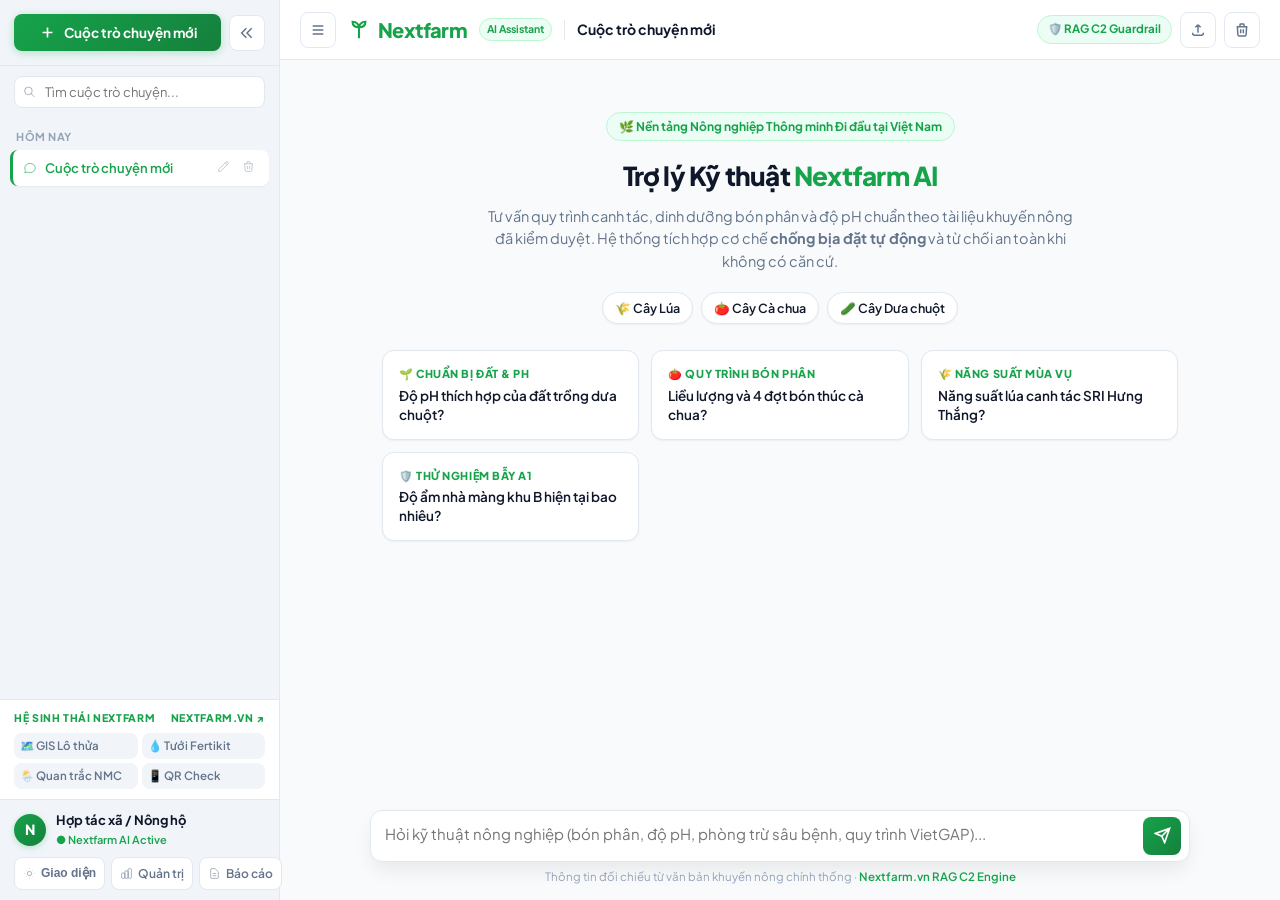
==== commit 4deb9bd2: "feat(brand): dong bo toan dien bo nhan dien thuong hieu Nextfarm (nextfarm.vn) - Dong bo logo la cay" ====
--- a/frontend/chat.html
+++ b/frontend/chat.html
@@ -3,23 +3,23 @@
 <head>
 <meta charset="utf-8">
 <meta name="viewport" content="width=device-width, initial-scale=1, maximum-scale=1, user-scalable=no">
-<title>NextFarm AI — Trợ lý Nông nghiệp Thông minh</title>
+<title>Nextfarm AI — Trợ lý Nông nghiệp Thông minh | nextfarm.vn</title>
 <link rel="preconnect" href="https://fonts.googleapis.com">
 <link rel="preconnect" href="https://fonts.gstatic.com" crossorigin>
 <link href="https://fonts.googleapis.com/css2?family=Plus+Jakarta+Sans:wght@400;500;600;700;800&family=JetBrains+Mono:wght@400;500;600&display=swap" rel="stylesheet">
 <style>
 :root {
-  --primary: #059669;
-  --primary-hover: #047857;
-  --primary-light: #ecfdf5;
-  --primary-glow: rgba(16, 185, 129, 0.18);
+  --brand: #16a34a;
+  --brand-hover: #15803d;
+  --brand-light: #ecfdf5;
+  --brand-glow: rgba(22, 163, 74, 0.2);
   
   --bg-app: #f8fafc;
   --bg-sidebar: #f1f5f9;
   --bg-card: #ffffff;
   --bg-card-hover: #f8fafc;
   --bg-subtle: #f1f5f9;
-  --bg-glass: rgba(255, 255, 255, 0.92);
+  --bg-glass: rgba(255, 255, 255, 0.94);
   
   --text-main: #0f172a;
   --text-muted: #64748b;
@@ -27,57 +27,57 @@
   --text-inverse: #ffffff;
   
   --border: #e2e8f0;
-  --border-focus: #10b981;
+  --border-focus: #16a34a;
   
   --amber: #d97706;
   --amber-bg: #fffbeb;
   --amber-border: #fde68a;
   --amber-dark: #b45309;
   
-  --emerald: #10b981;
+  --emerald: #16a34a;
   --emerald-bg: #ecfdf5;
-  --emerald-border: #a7f3d0;
+  --emerald-border: #bbf7d0;
   
   --shadow-sm: 0 1px 2px 0 rgba(0, 0, 0, 0.05);
   --shadow-md: 0 4px 6px -1px rgba(0, 0, 0, 0.07), 0 2px 4px -2px rgba(0, 0, 0, 0.05);
   --shadow-lg: 0 10px 20px -3px rgba(0, 0, 0, 0.08);
-  --shadow-glow: 0 0 20px rgba(16, 185, 129, 0.25);
+  --shadow-glow: 0 0 20px rgba(22, 163, 74, 0.25);
   
   --radius-sm: 8px;
   --radius-md: 12px;
-  --radius-lg: 18px;
+  --radius-lg: 16px;
   --radius-full: 9999px;
   
   --sidebar-w: 280px;
 }
 
 [data-theme="dark"] {
-  --primary: #10b981;
-  --primary-hover: #34d399;
-  --primary-light: #064e3b33;
-  --primary-glow: rgba(16, 185, 129, 0.3);
+  --brand: #22c55e;
+  --brand-hover: #4ade80;
+  --brand-light: rgba(34, 197, 94, 0.12);
+  --brand-glow: rgba(34, 197, 94, 0.3);
   
   --bg-app: #0b1120;
   --bg-sidebar: #0f172a;
-  --bg-card: #131d31;
-  --bg-card-hover: #1a2742;
-  --bg-subtle: #1e293b;
-  --bg-glass: rgba(19, 29, 49, 0.92);
+  --bg-card: #1e293b;
+  --bg-card-hover: #27354f;
+  --bg-subtle: #182234;
+  --bg-glass: rgba(15, 23, 42, 0.92);
   
   --text-main: #f8fafc;
   --text-muted: #94a3b8;
   --text-light: #64748b;
   --text-inverse: #0b1120;
   
-  --border: #23324d;
-  --border-focus: #34d399;
+  --border: #334155;
+  --border-focus: #22c55e;
   
   --amber: #fbbf24;
   --amber-bg: #2d2208;
   --amber-border: #78350f;
   --amber-dark: #f59e0b;
   
-  --emerald: #34d399;
+  --emerald: #22c55e;
   --emerald-bg: #063826;
   --emerald-border: #065f46;
   
@@ -110,7 +110,9 @@
   position: relative;
 }
 
-/* Sidebar */
+/* ==========================================================================
+   Sidebar: History & Nextfarm Brand Links
+   ========================================================================== */
 .sidebar {
   width: var(--sidebar-w);
   min-width: var(--sidebar-w);
@@ -144,7 +146,7 @@
   align-items: center;
   justify-content: center;
   gap: 8px;
-  background: linear-gradient(135deg, #10b981 0%, #059669 100%);
+  background: linear-gradient(135deg, var(--brand) 0%, var(--brand-hover) 100%);
   color: #ffffff;
   border: none;
   border-radius: var(--radius-sm);
@@ -153,12 +155,12 @@
   font-size: 13.5px;
   font-weight: 700;
   cursor: pointer;
-  box-shadow: 0 2px 6px rgba(16, 185, 129, 0.25);
+  box-shadow: 0 2px 8px rgba(22, 163, 74, 0.28);
   transition: all 0.2s ease;
   white-space: nowrap;
 }
 .btn-new-chat:hover {
-  background: linear-gradient(135deg, #059669 0%, #047857 100%);
+  filter: brightness(1.08);
   box-shadow: var(--shadow-glow);
 }
 .btn-new-chat svg { width: 17px; height: 17px; stroke: currentColor; fill: none; stroke-width: 2.3; flex-shrink: 0; }
@@ -179,8 +181,8 @@
 }
 .btn-icon-sq:hover {
   background: var(--bg-card-hover);
-  color: var(--primary);
-  border-color: var(--primary);
+  color: var(--brand);
+  border-color: var(--brand);
 }
 .btn-icon-sq svg { width: 16px; height: 16px; stroke: currentColor; fill: none; stroke-width: 2.2; }
 
@@ -204,8 +206,8 @@
   transition: all 0.2s ease;
 }
 .search-wrap input:focus {
-  border-color: var(--primary);
-  box-shadow: 0 0 0 2px var(--primary-glow);
+  border-color: var(--brand);
+  box-shadow: 0 0 0 2px var(--brand-glow);
 }
 .search-wrap svg {
   position: absolute;
@@ -250,10 +252,10 @@
 }
 .chat-item.active {
   background: var(--bg-card);
-  color: var(--primary);
+  color: var(--brand);
   font-weight: 600;
   box-shadow: var(--shadow-sm);
-  border-left: 3px solid var(--primary);
+  border-left: 3px solid var(--brand);
 }
 
 .chat-item-text {
@@ -295,8 +297,49 @@
 }
 .btn-chat-tool svg { width: 13px; height: 13px; stroke: currentColor; fill: none; }
 
+/* Sidebar Nextfarm Ecosystem Links */
+.sidebar-ecosystem-box {
+  padding: 10px 14px;
+  border-top: 1px solid var(--border);
+  background: var(--bg-card);
+}
+.ecosystem-title {
+  font-size: 10.5px;
+  font-weight: 800;
+  text-transform: uppercase;
+  letter-spacing: 0.06em;
+  color: var(--brand);
+  margin-bottom: 6px;
+  display: flex;
+  align-items: center;
+  justify-content: space-between;
+}
+.ecosystem-list {
+  display: grid;
+  grid-template-columns: 1fr 1fr;
+  gap: 4px;
+}
+.eco-link-pill {
+  display: flex;
+  align-items: center;
+  gap: 5px;
+  font-size: 11.5px;
+  font-weight: 600;
+  color: var(--text-muted);
+  text-decoration: none;
+  padding: 4px 6px;
+  border-radius: var(--radius-sm);
+  background: var(--bg-subtle);
+  transition: all 0.15s ease;
+}
+.eco-link-pill:hover {
+  color: var(--brand);
+  background: var(--brand-light);
+}
+
+/* Sidebar Footer */
 .sidebar-footer {
-  padding: 12px 14px;
+  padding: 10px 14px;
   border-top: 1px solid var(--border);
   background: var(--bg-sidebar);
   display: flex;
@@ -313,14 +356,15 @@
   width: 32px;
   height: 32px;
   border-radius: 50%;
-  background: var(--primary-light);
-  color: var(--primary);
+  background: linear-gradient(135deg, var(--brand) 0%, var(--brand-hover) 100%);
+  color: #ffffff;
   display: flex;
   align-items: center;
   justify-content: center;
-  font-size: 15px;
-  font-weight: 700;
+  font-size: 14px;
+  font-weight: 800;
   flex-shrink: 0;
+  box-shadow: 0 2px 6px rgba(22, 163, 74, 0.25);
 }
 .user-info-col {
   flex: 1;
@@ -336,7 +380,8 @@
 }
 .user-sub-txt {
   font-size: 11px;
-  color: var(--text-muted);
+  color: var(--brand);
+  font-weight: 600;
 }
 
 .sidebar-nav-links {
@@ -363,12 +408,14 @@
 }
 .btn-nav-link:hover {
   background: var(--bg-card-hover);
-  color: var(--primary);
-  border-color: var(--primary);
+  color: var(--brand);
+  border-color: var(--brand);
 }
 .btn-nav-link svg { width: 13px; height: 13px; stroke: currentColor; fill: none; }
 
-/* Main View */
+/* ==========================================================================
+   Main Chat View (Nextfarm Brand Header)
+   ========================================================================== */
 .main-chat-view {
   flex: 1;
   min-width: 0;
@@ -381,9 +428,9 @@
 }
 
 .chat-header {
-  height: 58px;
-  min-height: 58px;
-  padding: 0 18px;
+  height: 60px;
+  min-height: 60px;
+  padding: 0 20px;
   display: flex;
   align-items: center;
   justify-content: space-between;
@@ -397,12 +444,49 @@
 .header-left-part {
   display: flex;
   align-items: center;
-  gap: 10px;
+  gap: 12px;
   min-width: 0;
 }
 
+.brand-logo-mark {
+  display: flex;
+  align-items: center;
+  gap: 8px;
+  text-decoration: none;
+}
+.brand-logo-text {
+  font-size: 20px;
+  font-weight: 800;
+  letter-spacing: -0.03em;
+  color: var(--brand);
+  display: flex;
+  align-items: center;
+  gap: 4px;
+}
+.brand-logo-leaf {
+  width: 22px;
+  height: 22px;
+  color: var(--brand);
+}
+.brand-tagline-badge {
+  font-size: 10.5px;
+  font-weight: 700;
+  background: var(--brand-light);
+  color: var(--brand);
+  padding: 2px 7px;
+  border-radius: var(--radius-full);
+  border: 1px solid var(--emerald-border);
+  white-space: nowrap;
+}
+
+.header-divider-v {
+  width: 1px;
+  height: 20px;
+  background: var(--border);
+}
+
 .header-chat-title {
-  font-size: 14.5px;
+  font-size: 14px;
   font-weight: 700;
   color: var(--text-main);
   white-space: nowrap;
@@ -410,32 +494,32 @@
   text-overflow: ellipsis;
 }
 
+.header-right-tools {
+  display: flex;
+  align-items: center;
+  gap: 8px;
+  flex-shrink: 0;
+}
+
 .guardrail-pill {
   display: inline-flex;
   align-items: center;
   gap: 5px;
-  padding: 3px 9px;
+  padding: 4px 10px;
   border-radius: var(--radius-full);
   background: var(--emerald-bg);
   border: 1px solid var(--emerald-border);
-  color: var(--primary);
-  font-size: 11px;
+  color: var(--brand);
+  font-size: 11.5px;
   font-weight: 700;
   white-space: nowrap;
-  flex-shrink: 0;
-}
-
-.header-right-tools {
-  display: flex;
-  align-items: center;
-  gap: 6px;
-  flex-shrink: 0;
-}
-
+}
+
+/* Messages Container */
 .chat-scroll-area {
   flex: 1;
   overflow-y: auto;
-  padding: 20px 20px 140px;
+  padding: 24px 20px 140px;
   display: flex;
   flex-direction: column;
   align-items: center;
@@ -447,45 +531,50 @@
   max-width: 820px;
   display: flex;
   flex-direction: column;
-  gap: 20px;
-}
-
-/* Empty Hero */
+  gap: 22px;
+}
+
+/* ==========================================================================
+   Welcome Hero (Nextfarm Ecosystem Style)
+   ========================================================================== */
 .welcome-hero-box {
   display: flex;
   flex-direction: column;
   align-items: center;
   text-align: center;
-  padding: 36px 12px 10px;
+  padding: 28px 12px 10px;
   animation: fadeIn 0.3s ease;
 }
 
-.brand-icon-big {
-  width: 58px;
-  height: 58px;
-  border-radius: var(--radius-lg);
-  background: linear-gradient(135deg, #10b981 0%, #047857 100%);
-  display: flex;
-  align-items: center;
-  justify-content: center;
-  color: #ffffff;
-  box-shadow: var(--shadow-glow);
+.brand-badge-pill {
+  display: inline-flex;
+  align-items: center;
+  gap: 6px;
+  padding: 4px 12px;
+  border-radius: var(--radius-full);
+  background: var(--brand-light);
+  color: var(--brand);
+  border: 1px solid var(--emerald-border);
+  font-size: 12px;
+  font-weight: 700;
   margin-bottom: 14px;
 }
-.brand-icon-big svg { width: 32px; height: 32px; fill: none; stroke: currentColor; stroke-width: 2.2; }
 
 .welcome-title-h2 {
-  font-size: 24px;
+  font-size: 26px;
   font-weight: 800;
   letter-spacing: -0.03em;
   color: var(--text-main);
-  margin-bottom: 6px;
+  margin-bottom: 8px;
+}
+.welcome-title-h2 span {
+  color: var(--brand);
 }
 
 .welcome-desc-txt {
   font-size: 14.5px;
   color: var(--text-muted);
-  max-width: 580px;
+  max-width: 600px;
   line-height: 1.55;
   margin-bottom: 20px;
 }
@@ -493,7 +582,7 @@
 .crops-chip-row {
   display: flex;
   gap: 8px;
-  margin-bottom: 28px;
+  margin-bottom: 26px;
   flex-wrap: wrap;
   justify-content: center;
 }
@@ -506,12 +595,15 @@
   font-weight: 600;
   color: var(--text-main);
   box-shadow: var(--shadow-sm);
+  display: flex;
+  align-items: center;
+  gap: 5px;
 }
 
 .prompts-bento-grid {
   display: grid;
   grid-template-columns: repeat(auto-fit, minmax(240px, 1fr));
-  gap: 10px;
+  gap: 12px;
   width: 100%;
   text-align: left;
 }
@@ -520,48 +612,50 @@
   background: var(--bg-card);
   border: 1px solid var(--border);
   border-radius: var(--radius-md);
-  padding: 12px 14px;
+  padding: 14px 16px;
   cursor: pointer;
   transition: all 0.2s ease;
   display: flex;
   flex-direction: column;
-  gap: 3px;
+  gap: 4px;
   box-shadow: var(--shadow-sm);
 }
 .bento-prompt-item:hover {
-  border-color: var(--primary);
+  border-color: var(--brand);
   background: var(--bg-card-hover);
   transform: translateY(-2px);
   box-shadow: var(--shadow-md);
 }
 .bento-tag-title {
   font-size: 11px;
-  font-weight: 700;
+  font-weight: 800;
   text-transform: uppercase;
   letter-spacing: 0.05em;
-  color: var(--primary);
+  color: var(--brand);
 }
 .bento-query-txt {
-  font-size: 13px;
+  font-size: 13.5px;
   font-weight: 600;
   color: var(--text-main);
   line-height: 1.4;
 }
 
-/* Messages */
+/* ==========================================================================
+   Chat Messages & Clean Rendering
+   ========================================================================== */
 .msg-user-row {
   display: flex;
   justify-content: flex-end;
 }
 .msg-user-bubble {
-  background: linear-gradient(135deg, #059669 0%, #047857 100%);
+  background: linear-gradient(135deg, var(--brand) 0%, var(--brand-hover) 100%);
   color: #ffffff;
-  padding: 12px 16px;
+  padding: 12px 18px;
   border-radius: 16px 16px 4px 16px;
   max-width: 82%;
   font-size: 15px;
   font-weight: 500;
-  box-shadow: 0 4px 12px rgba(5, 150, 105, 0.2);
+  box-shadow: 0 4px 14px rgba(22, 163, 74, 0.22);
   line-height: 1.55;
   word-wrap: break-word;
 }
@@ -573,19 +667,19 @@
 }
 
 .bot-icon-avatar {
-  width: 34px;
-  height: 34px;
-  border-radius: var(--radius-sm);
-  background: linear-gradient(135deg, #10b981 0%, #047857 100%);
+  width: 36px;
+  height: 36px;
+  border-radius: var(--radius-md);
+  background: linear-gradient(135deg, var(--brand) 0%, var(--brand-hover) 100%);
   color: #ffffff;
   display: flex;
   align-items: center;
   justify-content: center;
   flex-shrink: 0;
-  box-shadow: 0 2px 6px rgba(16, 185, 129, 0.25);
+  box-shadow: 0 2px 8px rgba(22, 163, 74, 0.28);
   margin-top: 2px;
 }
-.bot-icon-avatar svg { width: 18px; height: 18px; fill: none; stroke: currentColor; stroke-width: 2.2; }
+.bot-icon-avatar svg { width: 20px; height: 20px; fill: none; stroke: currentColor; stroke-width: 2.2; }
 
 .bot-card-box {
   flex: 1;
@@ -593,12 +687,13 @@
   background: var(--bg-card);
   border: 1px solid var(--border);
   border-radius: var(--radius-md);
-  padding: 16px 18px;
+  padding: 18px 20px;
   box-shadow: var(--shadow-sm);
+  transition: all 0.2s ease;
 }
 
 .bot-card-box.grounded {
-  border-left: 4px solid var(--primary);
+  border-left: 4px solid var(--brand);
 }
 
 .bot-card-box.abstained {
@@ -612,17 +707,17 @@
   align-items: center;
   gap: 6px;
   font-size: 11.5px;
-  font-weight: 700;
+  font-weight: 800;
   text-transform: uppercase;
   letter-spacing: 0.04em;
-  padding: 3px 8px;
+  padding: 3px 9px;
   border-radius: var(--radius-full);
-  margin-bottom: 10px;
+  margin-bottom: 12px;
 }
 
 .bot-status-tag.grounded {
   background: var(--emerald-bg);
-  color: var(--primary);
+  color: var(--brand);
   border: 1px solid var(--emerald-border);
 }
 
@@ -632,84 +727,143 @@
   border: 1px solid var(--amber-border);
 }
 
-.bot-status-tag svg { width: 13px; height: 13px; stroke-width: 2.3; fill: none; stroke: currentColor; }
+.bot-status-tag svg { width: 14px; height: 14px; stroke-width: 2.3; fill: none; stroke: currentColor; }
 
 .bot-text-content {
   font-size: 15px;
-  line-height: 1.65;
+  line-height: 1.68;
   color: var(--text-main);
-  white-space: pre-wrap;
   word-wrap: break-word;
 }
-
-/* Citations */
+.bot-text-content p { margin-bottom: 10px; }
+.bot-text-content p:last-child { margin-bottom: 0; }
+.bot-text-content ul, .bot-text-content ol { margin: 8px 0 10px 20px; }
+.bot-text-content li { margin-bottom: 4px; }
+.bot-text-content strong { color: var(--text-main); font-weight: 700; }
+.bot-text-content code {
+  background: var(--bg-subtle);
+  border: 1px solid var(--border);
+  padding: 2px 6px;
+  border-radius: 4px;
+  font-family: 'JetBrains Mono', monospace;
+  font-size: 13px;
+}
+
+/* Sleek Citation Pills */
+.cite-ref-pill {
+  display: inline-flex;
+  align-items: center;
+  justify-content: center;
+  font-size: 11px;
+  font-weight: 800;
+  color: var(--brand);
+  background: var(--brand-light);
+  border: 1px solid var(--emerald-border);
+  border-radius: 4px;
+  padding: 1px 5px;
+  margin: 0 3px;
+  text-decoration: none;
+  cursor: pointer;
+  vertical-align: 1px;
+  transition: all 0.15s ease;
+  line-height: 1.2;
+}
+.cite-ref-pill:hover {
+  background: var(--brand);
+  color: #ffffff;
+  transform: translateY(-1px);
+  box-shadow: 0 2px 6px rgba(22, 163, 74, 0.35);
+}
+
+/* Citations Cards */
 .citations-wrapper {
-  margin-top: 14px;
-  padding-top: 12px;
+  margin-top: 16px;
+  padding-top: 14px;
   border-top: 1px dashed var(--border);
 }
 .citations-title-bar {
   font-size: 11.5px;
-  font-weight: 700;
+  font-weight: 800;
   text-transform: uppercase;
-  letter-spacing: 0.04em;
+  letter-spacing: 0.05em;
   color: var(--text-muted);
-  margin-bottom: 6px;
-  display: flex;
-  align-items: center;
-  gap: 5px;
+  margin-bottom: 8px;
+  display: flex;
+  align-items: center;
+  gap: 6px;
 }
 .citation-card-link {
   display: block;
   background: var(--bg-subtle);
   border: 1px solid var(--border);
   border-radius: var(--radius-sm);
-  padding: 9px 12px;
-  margin-bottom: 5px;
+  padding: 10px 14px;
+  margin-bottom: 6px;
   text-decoration: none;
   color: inherit;
-  transition: all 0.15s ease;
+  transition: all 0.18s ease;
+  scroll-margin-top: 70px;
 }
 .citation-card-link:hover {
-  border-color: var(--primary);
+  border-color: var(--brand);
   background: var(--bg-card);
   transform: translateX(2px);
+  box-shadow: var(--shadow-sm);
+}
+.citation-card-link.highlight {
+  border-color: var(--brand);
+  background: var(--brand-light);
+  box-shadow: 0 0 0 2px var(--brand-glow);
 }
 .citation-head-row {
   display: flex;
   align-items: center;
   justify-content: space-between;
   gap: 8px;
-  margin-bottom: 2px;
+  margin-bottom: 4px;
+}
+.citation-doc-left {
+  display: flex;
+  align-items: center;
+  gap: 6px;
+}
+.citation-index-badge {
+  font-size: 11px;
+  font-weight: 800;
+  padding: 1px 6px;
+  border-radius: 4px;
+  background: var(--brand);
+  color: #ffffff;
 }
 .citation-doc-name {
-  font-size: 13px;
+  font-size: 13.5px;
   font-weight: 700;
   color: var(--text-main);
 }
 .citation-tier-pill {
   font-size: 10px;
-  font-weight: 700;
+  font-weight: 800;
   padding: 1px 6px;
   border-radius: var(--radius-full);
-  background: var(--primary-light);
-  color: var(--primary);
+  background: var(--brand-light);
+  color: var(--brand);
   border: 1px solid var(--emerald-border);
 }
 .citation-quote-txt {
-  font-size: 12px;
+  font-size: 12.5px;
   color: var(--text-muted);
-  border-left: 2px solid var(--primary);
-  padding-left: 6px;
-  margin-top: 3px;
+  border-left: 2px solid var(--brand);
+  padding-left: 8px;
+  margin-top: 4px;
   font-style: italic;
+  line-height: 1.45;
 }
 
 .bot-tools-row {
   display: flex;
   align-items: center;
   gap: 6px;
-  margin-top: 12px;
+  margin-top: 14px;
   padding-top: 8px;
   border-top: 1px solid var(--border);
 }
@@ -717,9 +871,9 @@
   background: transparent;
   border: 1px solid transparent;
   color: var(--text-muted);
-  padding: 3px 8px;
+  padding: 4px 9px;
   border-radius: var(--radius-sm);
-  font-size: 11.5px;
+  font-size: 12px;
   font-weight: 600;
   cursor: pointer;
   display: inline-flex;
@@ -732,8 +886,9 @@
   color: var(--text-main);
   border-color: var(--border);
 }
-.btn-tool-pill svg { width: 13px; height: 13px; stroke: currentColor; fill: none; }
-
+.btn-tool-pill svg { width: 14px; height: 14px; stroke: currentColor; fill: none; }
+
+/* Typing Wave */
 .typing-wave-bar {
   display: flex;
   align-items: center;
@@ -744,7 +899,7 @@
   width: 6px;
   height: 6px;
   border-radius: 50%;
-  background: var(--primary);
+  background: var(--brand);
   animation: wavePulse 1.4s infinite ease-in-out both;
 }
 .wave-dot:nth-child(1) { animation-delay: -0.32s; }
@@ -756,6 +911,9 @@
   40% { transform: scale(1); opacity: 1; }
 }
 
+/* ==========================================================================
+   Bottom Input Floating Box
+   ========================================================================== */
 .input-floating-bottom {
   position: absolute;
   left: 0; right: 0; bottom: 0;
@@ -787,7 +945,7 @@
 }
 .input-box-wrap:focus-within {
   border-color: var(--border-focus);
-  box-shadow: 0 0 0 3px var(--primary-glow), var(--shadow-lg);
+  box-shadow: 0 0 0 3px var(--brand-glow), var(--shadow-lg);
 }
 
 textarea#main-query-input {
@@ -800,16 +958,16 @@
   border: none;
   background: transparent;
   color: var(--text-main);
-  min-height: 36px;
+  min-height: 38px;
   max-height: 140px;
   outline: none;
 }
 
 .btn-send-action {
-  width: 36px;
-  height: 36px;
+  width: 38px;
+  height: 38px;
   border-radius: var(--radius-sm);
-  background: linear-gradient(135deg, #10b981 0%, #059669 100%);
+  background: linear-gradient(135deg, var(--brand) 0%, var(--brand-hover) 100%);
   color: #ffffff;
   border: none;
   display: flex;
@@ -828,13 +986,18 @@
   cursor: not-allowed;
   transform: none;
 }
-.btn-send-action svg { width: 16px; height: 16px; stroke: currentColor; fill: none; stroke-width: 2.3; }
+.btn-send-action svg { width: 17px; height: 17px; stroke: currentColor; fill: none; stroke-width: 2.3; }
 
 .bottom-meta-txt {
   text-align: center;
   font-size: 11.5px;
   color: var(--text-light);
   margin-top: 6px;
+}
+.bottom-meta-txt a {
+  color: var(--brand);
+  text-decoration: none;
+  font-weight: 600;
 }
 
 .toast-bar {
@@ -884,10 +1047,11 @@
 </style>
 </head>
 <body>
+
 <div class="app-layout">
   <div class="mobile-backdrop" id="mobile-backdrop"></div>
 
-  <!-- Sidebar: Conversation History & Tools -->
+  <!-- Sidebar: Conversation History & Nextfarm Platform Links -->
   <aside class="sidebar" id="sidebar">
     <div class="sidebar-header">
       <button class="btn-new-chat" id="btn-new-chat">
@@ -908,12 +1072,26 @@
 
     <div class="sidebar-history" id="sidebar-chat-list"></div>
 
+    <!-- Nextfarm Platform Tools -->
+    <div class="sidebar-ecosystem-box">
+      <div class="ecosystem-title">
+        <span>Hệ sinh thái Nextfarm</span>
+        <a href="https://nextfarm.vn" target="_blank" style="color:var(--brand); text-decoration:none;">nextfarm.vn ↗</a>
+      </div>
+      <div class="ecosystem-list">
+        <a href="https://nextfarm.vn/vi/nen-tang/gis" target="_blank" class="eco-link-pill">🗺️ GIS Lô thửa</a>
+        <a href="https://nextfarm.vn/vi/nen-tang/tuoi-thong-minh" target="_blank" class="eco-link-pill">💧 Tưới Fertikit</a>
+        <a href="https://nextfarm.vn/vi/nen-tang/nmc" target="_blank" class="eco-link-pill">🌦️ Quan trắc NMC</a>
+        <a href="https://nextfarm.vn/vi/nen-tang/qr-check" target="_blank" class="eco-link-pill">📱 QR Check</a>
+      </div>
+    </div>
+
     <div class="sidebar-footer">
       <div class="user-badge-row">
-        <div class="user-avatar-circle">🌾</div>
+        <div class="user-avatar-circle">N</div>
         <div class="user-info-col">
-          <div class="user-name-txt">Kỹ sư / Nông dân</div>
-          <div class="user-sub-txt">NextFarm AI Assistant</div>
+          <div class="user-name-txt">Hợp tác xã / Nông hộ</div>
+          <div class="user-sub-txt">● Nextfarm AI Active</div>
         </div>
       </div>
       <div class="sidebar-nav-links">
@@ -940,12 +1118,18 @@
         <button class="btn-icon-sq" id="btn-toggle-sidebar" title="Mở / Đóng thanh bên">
           <svg viewBox="0 0 24 24"><path d="M4 6h16M4 12h16M4 18h16"/></svg>
         </button>
+        <a href="https://nextfarm.vn" target="_blank" class="brand-logo-mark" title="Trang chủ Nextfarm.vn">
+          <svg class="brand-logo-leaf" viewBox="0 0 24 24" fill="none" stroke="currentColor" stroke-width="2.3"><path d="M12 21V9M12 9C12 6 9 3 5 3c0 4 3 6 7 6M12 9c0-3 3-6 7-6 0 4-3 6-7 6"/></svg>
+          <span class="brand-logo-text">Nextfarm</span>
+        </a>
+        <div class="brand-tagline-badge">AI Assistant</div>
+        <div class="header-divider-v"></div>
         <div class="header-chat-title" id="active-title-label">Cuộc trò chuyện mới</div>
-        <div class="guardrail-pill">
+      </div>
+      <div class="header-right-tools">
+        <div class="guardrail-pill" title="Hệ thống RAG C2 chống bịa đặt kiểm chứng 3 tầng">
           <span>🛡️ RAG C2 Guardrail</span>
         </div>
-      </div>
-      <div class="header-right-tools">
         <button class="btn-icon-sq" id="btn-export-markdown" title="Xuất hội thoại ra Markdown">
           <svg viewBox="0 0 24 24"><path d="M4 16v1a3 3 0 003 3h10a3 3 0 003-3v-1m-4-8l-4-4m0 0L8 8m4-4v12"/></svg>
         </button>
@@ -959,12 +1143,12 @@
       <div class="messages-max-container" id="messages-max-container">
         <!-- Empty State Hero -->
         <div class="welcome-hero-box" id="welcome-hero-box">
-          <div class="brand-icon-big">
-            <svg viewBox="0 0 24 24"><path d="M12 21V9M12 9C12 6 9 3 5 3c0 4 3 6 7 6M12 9c0-3 3-6 7-6 0 4-3 6-7 6"/></svg>
+          <div class="brand-badge-pill">
+            <span>🌿 Nền tảng Nông nghiệp Thông minh Đi đầu tại Việt Nam</span>
           </div>
-          <h2 class="welcome-title-h2">Trợ lý Nông nghiệp NextFarm AI</h2>
+          <h2 class="welcome-title-h2">Trợ lý Kỹ thuật <span>Nextfarm AI</span></h2>
           <p class="welcome-desc-txt">
-            Tra cứu quy trình kỹ thuật khuyến nông đã kiểm duyệt. Hệ thống có cơ chế <strong>chống bịa đặt tự động</strong> và từ chối an toàn khi không có căn cứ.
+            Tư vấn quy trình canh tác, dinh dưỡng bón phân và độ pH chuẩn theo tài liệu khuyến nông đã kiểm duyệt. Hệ thống tích hợp cơ chế <strong>chống bịa đặt tự động</strong> và từ chối an toàn khi không có căn cứ.
           </p>
 
           <div class="crops-chip-row">
@@ -996,29 +1180,30 @@
           </div>
         </div>
 
-        <div id="dialog-flow" style="display:flex; flex-direction:column; gap:20px;"></div>
+        <div id="dialog-flow" style="display:flex; flex-direction:column; gap:22px;"></div>
       </div>
     </div>
 
     <!-- Floating Input Pill -->
     <div class="input-floating-bottom">
       <div class="input-box-wrap">
-        <textarea id="main-query-input" rows="1" placeholder="Hỏi kỹ thuật trồng trọt (bón phân, độ pH, phòng trừ sâu bệnh)..." aria-label="Nội dung câu hỏi"></textarea>
+        <textarea id="main-query-input" rows="1" placeholder="Hỏi kỹ thuật nông nghiệp (bón phân, độ pH, phòng trừ sâu bệnh, quy trình VietGAP)..." aria-label="Nội dung câu hỏi"></textarea>
         <button class="btn-send-action" id="btn-send-action" title="Gửi câu hỏi (Enter)">
           <svg viewBox="0 0 24 24"><path d="M22 2L11 13M22 2l-7 20-4-9-9-4 20-7z"/></svg>
         </button>
       </div>
       <div class="bottom-meta-txt">
-        Thông tin được đối chiếu từ văn bản khuyến nông chính thống · NextFarm RAG C2 Engine
+        Thông tin đối chiếu từ văn bản khuyến nông chính thống · <a href="https://nextfarm.vn" target="_blank">Nextfarm.vn RAG C2 Engine</a>
       </div>
     </div>
   </main>
 </div>
 
 <div class="toast-bar" id="toast-bar">Đã sao chép vào bộ nhớ tạm!</div>
+
 <script>
-const STORAGE_KEY = "nextfarm_conversations_v4";
-const ACTIVE_KEY = "nextfarm_active_id_v4";
+const STORAGE_KEY = "nextfarm_conversations_v6";
+const ACTIVE_KEY = "nextfarm_active_id_v6";
 
 const REASON_LABELS = {
   garden_data:           "Chặn số liệu cảm biến vườn (A1)",
@@ -1224,6 +1409,64 @@
   scrollArea.scrollTop = scrollArea.scrollHeight;
 }
 
+/**
+ * Format raw markdown and citations into rich, clean HTML.
+ * Transforms raw [chunk_id] into sleek interactive citation pill badges [1], [2]...
+ */
+function renderRichContent(rawText, sources) {
+  if (!rawText) return "";
+  
+  const chunkMap = new Map();
+  if (sources && sources.length) {
+    sources.forEach((s, idx) => {
+      if (s.chunk_id) chunkMap.set(s.chunk_id, idx + 1);
+    });
+  }
+
+  let html = escapeHtml(rawText);
+
+  html = html.replace(/\[([a-zA-Z0-9_\-#]+)\]/g, (match, chunkId) => {
+    let index = chunkMap.get(chunkId);
+    if (!index) {
+      index = chunkMap.size + 1;
+      chunkMap.set(chunkId, index);
+    }
+    const sourceObj = (sources && sources[index - 1]) || { chunk_id: chunkId };
+    const docTitle = escapeHtml(sourceObj.tieu_de || sourceObj.chunk_id || chunkId);
+    return `<a class="cite-ref-pill" href="#cite-${index}" data-cite-target="cite-${index}" title="Trích dẫn [${index}]: ${docTitle}">[${index}]</a>`;
+  });
+
+  html = html.replace(/\*\*(.*?)\*\*/g, '<strong>$1</strong>');
+  html = html.replace(/\*(.*?)\*/g, '<em>$1</em>');
+  html = html.replace(/`([^`]+)`/g, '<code>$1</code>');
+
+  const lines = html.split('\n');
+  let inList = false;
+  let result = [];
+
+  for (let line of lines) {
+    const trimmed = line.trim();
+    if (trimmed.startsWith('- ') || trimmed.startsWith('* ')) {
+      if (!inList) {
+        result.push('<ul>');
+        inList = true;
+      }
+      result.push(`<li>${trimmed.substring(2)}</li>`);
+    } else {
+      if (inList) {
+        result.push('</ul>');
+        inList = false;
+      }
+      if (trimmed.length > 0) {
+        result.push(`<p>${line}</p>`);
+      }
+    }
+  }
+  if (inList) result.push('</ul>');
+
+  return result.join('');
+}
+
 function appendMsgDom(msg) {
   const row = document.createElement("div");
 
@@ -1239,6 +1482,7 @@
       ? (REASON_LABELS[msg.reason] || "Từ chối an toàn theo quy chuẩn")
       : "Có căn cứ tài liệu chính thống";
 
+    const formattedContent = renderRichContent(msg.content, msg.sources);
     const sourcesHtml = renderSourcesHtml(msg.sources);
 
     row.innerHTML = `
@@ -1250,7 +1494,7 @@
           ${badgeIcon}
           <span>${escapeHtml(badgeText)}</span>
         </div>
-        <div class="bot-text-content">${escapeHtml(msg.content)}</div>
+        <div class="bot-text-content">${formattedContent}</div>
         ${sourcesHtml}
         <div class="bot-tools-row">
           <button class="btn-tool-pill copy-btn" title="Sao chép câu trả lời">
@@ -1265,6 +1509,20 @@
       </div>
     `;
 
+    // Interactive Citation Click Handling
+    row.querySelectorAll(".cite-ref-pill").forEach(pill => {
+      pill.onclick = (e) => {
+        e.preventDefault();
+        const targetId = pill.getAttribute("data-cite-target");
+        const targetCard = row.querySelector(`#${targetId}`);
+        if (targetCard) {
+          targetCard.scrollIntoView({ behavior: "smooth", block: "nearest" });
+          targetCard.classList.add("highlight");
+          setTimeout(() => targetCard.classList.remove("highlight"), 1800);
+        }
+      };
+    });
+
     row.querySelector(".copy-btn").onclick = () => {
       navigator.clipboard.writeText(msg.content);
       showToast("Đã sao chép nội dung!");
@@ -1273,7 +1531,8 @@
     row.querySelector(".speak-btn").onclick = () => {
       if ('speechSynthesis' in window) {
         window.speechSynthesis.cancel();
-        const utter = new SpeechSynthesisUtterance(msg.content);
+        const cleanSpeakText = msg.content.replace(/\[[^\]]+\]/g, "");
+        const utter = new SpeechSynthesisUtterance(cleanSpeakText);
         utter.lang = 'vi-VN';
         window.speechSynthesis.speak(utter);
         showToast("Đang phát âm tiếng Việt...");
@@ -1294,10 +1553,13 @@
         <svg viewBox="0 0 24 24" width="13" height="13" fill="none" stroke="currentColor"><path d="M9 12h6m-6 4h6m2 5H7a2 2 0 01-2-2V5a2 2 0 012-2h5.586a1 1 0 01.707.293l5.414 5.414a1 1 0 01.293.707V19a2 2 0 01-2 2z"/></svg>
         <span>Tài liệu trích dẫn kiểm chứng (${sources.length})</span>
       </div>
-      ${sources.map(s => `
-        <a class="citation-card-link" href="${escapeHtml(s.url || '#')}" target="_blank" rel="noopener noreferrer">
+      ${sources.map((s, idx) => `
+        <a class="citation-card-link" id="cite-${idx + 1}" href="${escapeHtml(s.url || '#')}" target="_blank" rel="noopener noreferrer">
           <div class="citation-head-row">
-            <span class="citation-doc-name">${escapeHtml(s.tieu_de || s.chunk_id)}</span>
+            <div class="citation-doc-left">
+              <span class="citation-index-badge">${idx + 1}</span>
+              <span class="citation-doc-name">${escapeHtml(s.tieu_de || s.chunk_id)}</span>
+            </div>
             ${s.tier ? `<span class="citation-tier-pill">Tier ${s.tier}</span>` : ''}
           </div>
           <div class="citation-quote-txt">"${escapeHtml(s.trich || "")}"</div>
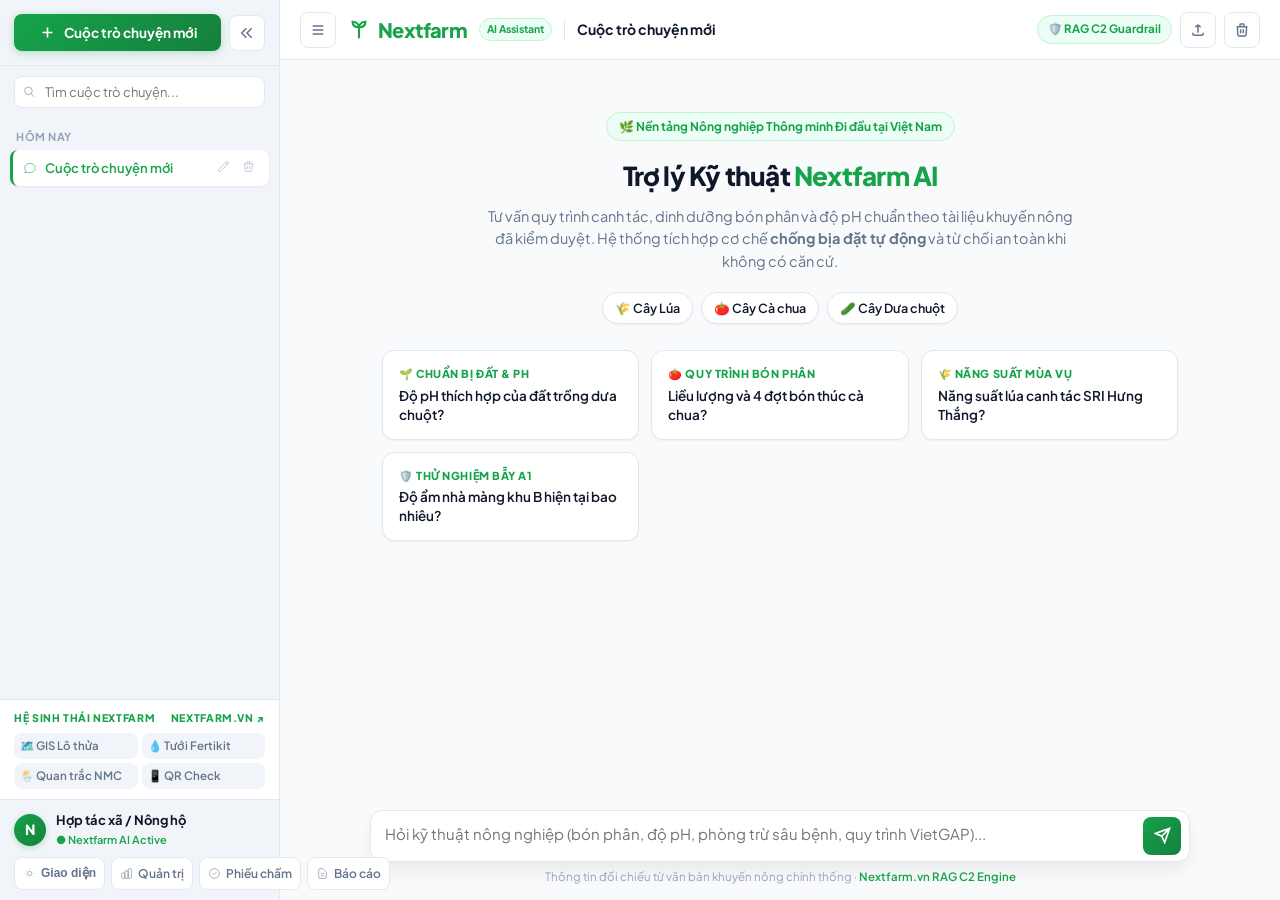
==== commit 619f5733: "feat(expert): xay dung khong gian cham diem chuyen gia 50 cau tuong tac (/expert) - Parse 50 cau hoi" ====
--- a/frontend/chat.html
+++ b/frontend/chat.html
@@ -692,11 +692,19 @@
   transition: all 0.2s ease;
 }
 
-.bot-card-box.grounded {
+.bot-card-box.grounded,
+.bot-card-box.assistant,
+.bot-card-box.clarify {
   border-left: 4px solid var(--brand);
-}
-
-.bot-card-box.abstained {
+  background: var(--bg-card);
+}
+
+.bot-card-box.scope {
+  border-left: 4px solid #3b82f6;
+  background: var(--bg-card);
+}
+
+.bot-card-box.notice {
   background: var(--amber-bg);
   border-color: var(--amber-border);
   border-left: 4px solid var(--amber);
@@ -715,13 +723,26 @@
   margin-bottom: 12px;
 }
 
-.bot-status-tag.grounded {
+.bot-status-tag.grounded,
+.bot-status-tag.assistant {
   background: var(--emerald-bg);
   color: var(--brand);
   border: 1px solid var(--emerald-border);
 }
 
-.bot-status-tag.abstained {
+.bot-status-tag.clarify {
+  background: var(--brand-light);
+  color: var(--brand);
+  border: 1px solid var(--emerald-border);
+}
+
+.bot-status-tag.scope {
+  background: rgba(59, 130, 246, 0.1);
+  color: #3b82f6;
+  border: 1px solid rgba(59, 130, 246, 0.3);
+}
+
+.bot-status-tag.notice {
   background: var(--amber-bg);
   color: var(--amber-dark);
   border: 1px solid var(--amber-border);
@@ -1102,6 +1123,10 @@
         <a href="/admin" class="btn-nav-link" title="Bảng Quản trị">
           <svg viewBox="0 0 24 24"><path d="M9 19v-6a2 2 0 00-2-2H5a2 2 0 00-2 2v6a2 2 0 002 2h2a2 2 0 002-2zm0 0V9a2 2 0 012-2h2a2 2 0 012 2v10m-6 0a2 2 0 002 2h2a2 2 0 002-2m0 0V5a2 2 0 012-2h2a2 2 0 012 2v14a2 2 0 01-2 2h-2a2 2 0 01-2-2z"/></svg>
           <span>Quản trị</span>
+        </a>
+        <a href="/expert" class="btn-nav-link" title="Phiếu Chấm Chuyên Gia">
+          <svg viewBox="0 0 24 24"><path d="M9 12l2 2 4-4m6 2a9 9 0 11-18 0 9 9 0 0118 0z"/></svg>
+          <span>Phiếu chấm</span>
         </a>
         <a href="/report" class="btn-nav-link" title="Báo cáo Tổng kết">
           <svg viewBox="0 0 24 24"><path d="M9 12h6m-6 4h6m2 5H7a2 2 0 01-2-2V5a2 2 0 012-2h5.586a1 1 0 01.707.293l5.414 5.414a1 1 0 01.293.707V19a2 2 0 01-2 2z"/></svg>
@@ -1206,15 +1231,15 @@
 const ACTIVE_KEY = "nextfarm_active_id_v6";
 
 const REASON_LABELS = {
-  garden_data:           "Chặn số liệu cảm biến vườn (A1)",
-  product_feature:       "Chặn tính năng ứng dụng (A2)",
-  device_control:        "Chặn lệnh điều khiển thiết bị",
-  out_of_scope:          "Ngoài phạm vi cây trồng",
-  insufficient_evidence: "Chưa đủ căn cứ khuyến nông trong kho",
-  grounding_khong_dat:   "Không đạt kiểm chứng văn bản",
-  can_lam_ro:            "Cần làm rõ thêm loại cây",
-  loi_he_thong:          "Hệ thống bận (API Rate Limit)",
-  loi_dinh_dang:         "Lỗi cấu trúc câu trả lời",
+  garden_data:           "Lưu ý số liệu cảm biến vườn (A1)",
+  product_feature:       "Lưu ý tính năng ứng dụng (A2)",
+  device_control:        "Lưu ý điều khiển thiết bị",
+  out_of_scope:          "Phạm vi cây trồng hiện tại",
+  insufficient_evidence: "Chưa đủ tài liệu khuyến nông trong kho",
+  grounding_khong_dat:   "Không đạt đối chiếu tài liệu",
+  can_lam_ro:            "Gợi ý lựa chọn cây trồng",
+  loi_he_thong:          "Hệ thống đang bận",
+  loi_dinh_dang:         "Đang xử lý câu trả lời",
 };
 
 const ICON_VERIFIED = '<svg viewBox="0 0 24 24"><path d="M9 12l2 2 4-4m5.618-4.016A11.955 11.955 0 0112 2.944a11.955 11.955 0 01-8.618 3.04A12.02 12.02 0 003 9c0 5.591 3.824 10.29 9 11.622 5.176-1.332 9-6.03 9-11.622 0-1.042-.133-2.052-.382-3.016z"/></svg>';
@@ -1475,12 +1500,35 @@
     row.innerHTML = `<div class="msg-user-bubble">${escapeHtml(msg.content)}</div>`;
   } else {
     row.className = "msg-bot-row";
-    const isAbstain = msg.isAbstained;
-    const badgeClass = isAbstain ? "abstained" : "grounded";
-    const badgeIcon = isAbstain ? ICON_WARNING : ICON_VERIFIED;
-    const badgeText = isAbstain 
-      ? (REASON_LABELS[msg.reason] || "Từ chối an toàn theo quy chuẩn")
-      : "Có căn cứ tài liệu chính thống";
+    let badgeClass = "grounded";
+    let badgeIcon = ICON_VERIFIED;
+    let badgeText = "Có căn cứ tài liệu chính thống";
+
+    if (msg.isAbstained) {
+      if (msg.reason === "can_lam_ro") {
+        badgeClass = "clarify";
+        badgeIcon = '<svg viewBox="0 0 24 24" width="14" height="14" fill="none" stroke="currentColor" stroke-width="2.3"><path d="M12 21V9M12 9C12 6 9 3 5 3c0 4 3 6 7 6M12 9c0-3 3-6 7-6 0 4-3 6-7 6"/></svg>';
+        badgeText = "Gợi ý cây trồng";
+      } else if (msg.reason === "out_of_scope") {
+        badgeClass = "scope";
+        badgeIcon = '<svg viewBox="0 0 24 24" width="14" height="14" fill="none" stroke="currentColor" stroke-width="2.3"><circle cx="12" cy="12" r="10"/><path d="M12 16v-4m0-4h.01"/></svg>';
+        badgeText = "Phạm vi cây trồng";
+      } else {
+        badgeClass = "notice";
+        badgeIcon = ICON_WARNING;
+        badgeText = REASON_LABELS[msg.reason] || "Lưu ý tư vấn";
+      }
+    } else {
+      if (!msg.sources || !msg.sources.length) {
+        badgeClass = "assistant";
+        badgeIcon = '<svg viewBox="0 0 24 24" width="14" height="14" fill="none" stroke="currentColor" stroke-width="2.3"><path d="M12 21V9M12 9C12 6 9 3 5 3c0 4 3 6 7 6M12 9c0-3 3-6 7-6 0 4-3 6-7 6"/></svg>';
+        badgeText = "Trợ lý Nextfarm AI";
+      } else {
+        badgeClass = "grounded";
+        badgeIcon = ICON_VERIFIED;
+        badgeText = "Có căn cứ tài liệu chính thống";
+      }
+    }
 
     const formattedContent = renderRichContent(msg.content, msg.sources);
     const sourcesHtml = renderSourcesHtml(msg.sources);
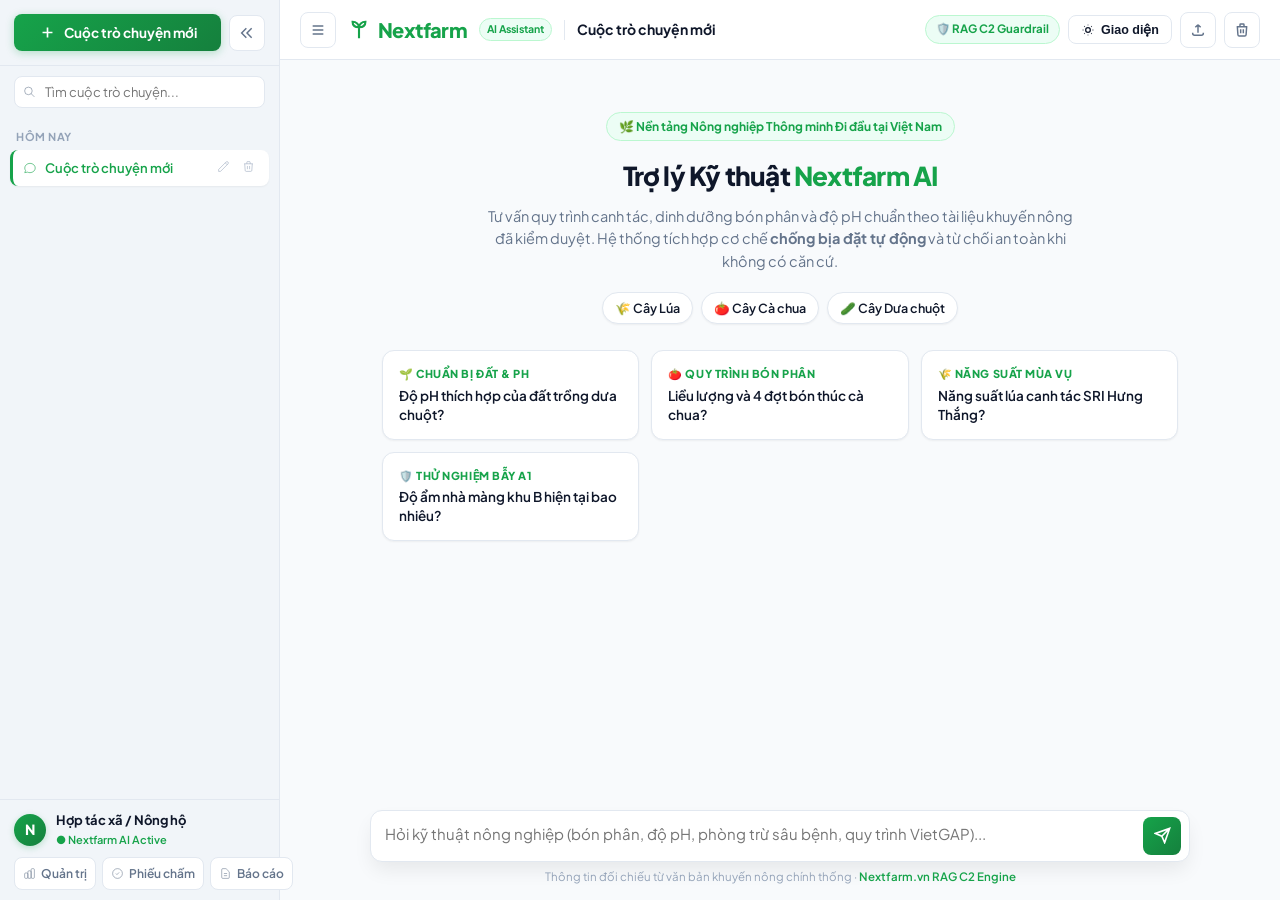
==== commit 7b0fe849: "style(chat): chuyen nut giao dien len header goc phai va bo hop he sinh thai" ====
--- a/frontend/chat.html
+++ b/frontend/chat.html
@@ -501,6 +501,32 @@
   flex-shrink: 0;
 }
 
+.btn-header-tool {
+  display: flex;
+  align-items: center;
+  gap: 6px;
+  padding: 6px 12px;
+  border-radius: var(--radius-sm);
+  background: var(--bg-card);
+  border: 1px solid var(--border);
+  color: var(--text-main);
+  font-size: 12.5px;
+  font-weight: 600;
+  cursor: pointer;
+  transition: all 0.2s ease;
+}
+.btn-header-tool:hover {
+  border-color: var(--brand);
+  color: var(--brand);
+}
+.btn-header-tool svg {
+  width: 14px;
+  height: 14px;
+  stroke: currentColor;
+  fill: none;
+  stroke-width: 2.2;
+}
+
 .guardrail-pill {
   display: inline-flex;
   align-items: center;
@@ -1093,20 +1119,6 @@
 
     <div class="sidebar-history" id="sidebar-chat-list"></div>
 
-    <!-- Nextfarm Platform Tools -->
-    <div class="sidebar-ecosystem-box">
-      <div class="ecosystem-title">
-        <span>Hệ sinh thái Nextfarm</span>
-        <a href="https://nextfarm.vn" target="_blank" style="color:var(--brand); text-decoration:none;">nextfarm.vn ↗</a>
-      </div>
-      <div class="ecosystem-list">
-        <a href="https://nextfarm.vn/vi/nen-tang/gis" target="_blank" class="eco-link-pill">🗺️ GIS Lô thửa</a>
-        <a href="https://nextfarm.vn/vi/nen-tang/tuoi-thong-minh" target="_blank" class="eco-link-pill">💧 Tưới Fertikit</a>
-        <a href="https://nextfarm.vn/vi/nen-tang/nmc" target="_blank" class="eco-link-pill">🌦️ Quan trắc NMC</a>
-        <a href="https://nextfarm.vn/vi/nen-tang/qr-check" target="_blank" class="eco-link-pill">📱 QR Check</a>
-      </div>
-    </div>
-
     <div class="sidebar-footer">
       <div class="user-badge-row">
         <div class="user-avatar-circle">N</div>
@@ -1116,10 +1128,6 @@
         </div>
       </div>
       <div class="sidebar-nav-links">
-        <button class="btn-nav-link" id="btn-theme-mode" title="Chuyển chế độ Sáng / Tối">
-          <svg viewBox="0 0 24 24"><path d="M12 3v1m0 16v1m9-9h-1M4 12H3m15.364 6.364l-.707-.707M6.343 6.343l-.707-.707m12.728 0l-.707.707M6.343 17.657l-.707.707M16 12a4 4 0 11-8 0 4 4 0 018 0z"/></svg>
-          <span>Giao diện</span>
-        </button>
         <a href="/admin" class="btn-nav-link" title="Bảng Quản trị">
           <svg viewBox="0 0 24 24"><path d="M9 19v-6a2 2 0 00-2-2H5a2 2 0 00-2 2v6a2 2 0 002 2h2a2 2 0 002-2zm0 0V9a2 2 0 012-2h2a2 2 0 012 2v10m-6 0a2 2 0 002 2h2a2 2 0 002-2m0 0V5a2 2 0 012-2h2a2 2 0 012 2v14a2 2 0 01-2 2h-2a2 2 0 01-2-2z"/></svg>
           <span>Quản trị</span>
@@ -1155,6 +1163,10 @@
         <div class="guardrail-pill" title="Hệ thống RAG C2 chống bịa đặt kiểm chứng 3 tầng">
           <span>🛡️ RAG C2 Guardrail</span>
         </div>
+        <button class="btn-header-tool" id="btn-theme-mode" title="Chuyển chế độ Giao diện Sáng / Tối">
+          <svg viewBox="0 0 24 24"><path d="M12 3v1m0 16v1m9-9h-1M4 12H3m15.364 6.364l-.707-.707M6.343 6.343l-.707-.707m12.728 0l-.707.707M6.343 17.657l-.707.707M16 12a4 4 0 11-8 0 4 4 0 018 0z"/></svg>
+          <span>Giao diện</span>
+        </button>
         <button class="btn-icon-sq" id="btn-export-markdown" title="Xuất hội thoại ra Markdown">
           <svg viewBox="0 0 24 24"><path d="M4 16v1a3 3 0 003 3h10a3 3 0 003-3v-1m-4-8l-4-4m0 0L8 8m4-4v12"/></svg>
         </button>
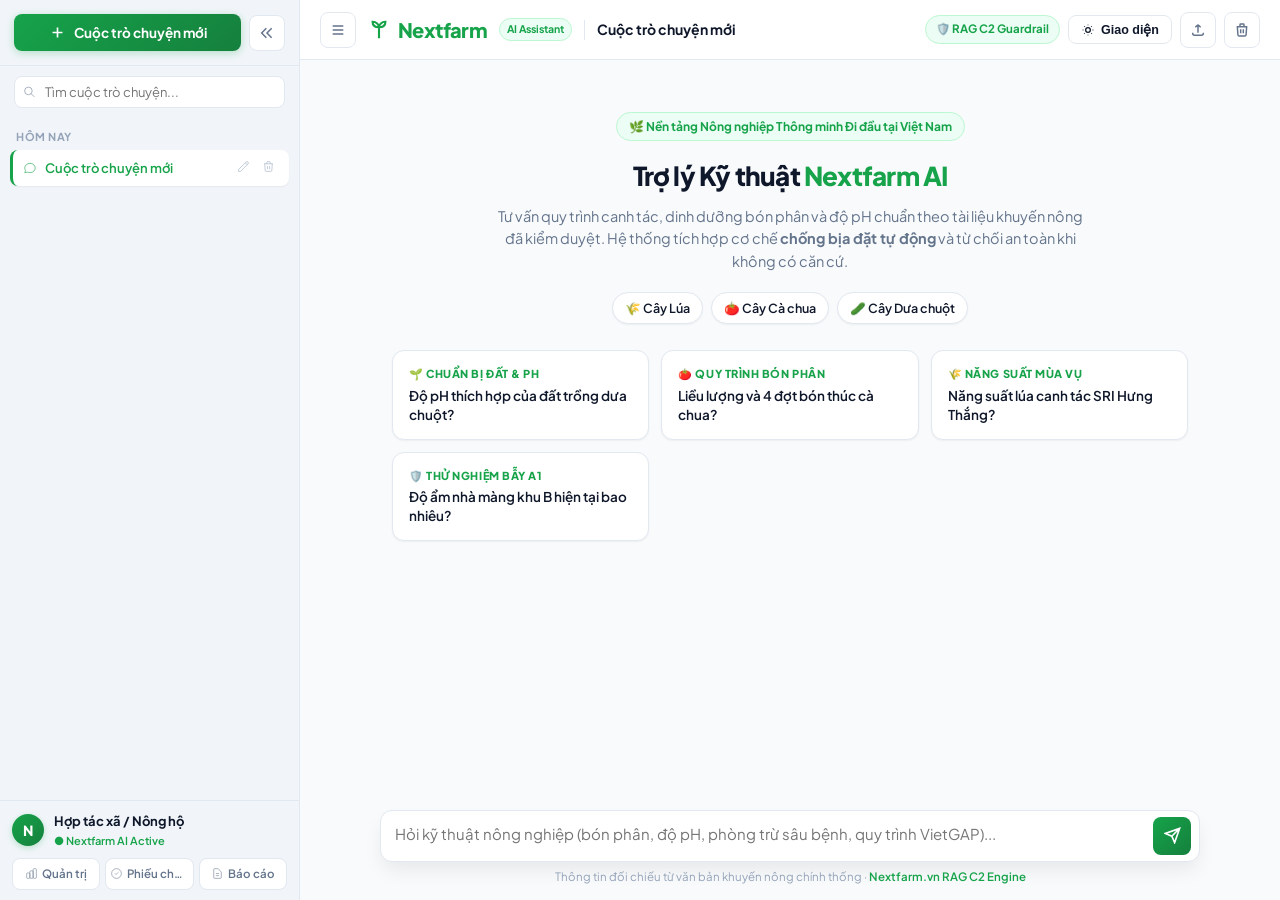
==== commit a0db3463: "fix(chat): can chinh hoan hao 3 nut dieu huong duoi sidebar khong bi tran lech" ====
--- a/frontend/chat.html
+++ b/frontend/chat.html
@@ -48,7 +48,7 @@
   --radius-lg: 16px;
   --radius-full: 9999px;
   
-  --sidebar-w: 280px;
+  --sidebar-w: 300px;
 }
 
 [data-theme="dark"] {
@@ -339,12 +339,13 @@
 
 /* Sidebar Footer */
 .sidebar-footer {
-  padding: 10px 14px;
+  padding: 10px 12px;
   border-top: 1px solid var(--border);
   background: var(--bg-sidebar);
   display: flex;
   flex-direction: column;
   gap: 8px;
+  box-sizing: border-box;
 }
 
 .user-badge-row {
@@ -386,32 +387,47 @@
 
 .sidebar-nav-links {
   display: flex;
-  gap: 6px;
+  gap: 5px;
+  width: 100%;
+  box-sizing: border-box;
 }
 .btn-nav-link {
-  flex: 1;
+  flex: 1 1 0;
+  min-width: 0;
   display: flex;
   align-items: center;
   justify-content: center;
-  gap: 5px;
-  padding: 6px 8px;
+  gap: 4px;
+  padding: 6px 4px;
   border-radius: var(--radius-sm);
   background: var(--bg-card);
   border: 1px solid var(--border);
   color: var(--text-muted);
-  font-size: 12px;
+  font-size: 11.5px;
   font-weight: 600;
   text-decoration: none;
   cursor: pointer;
   transition: all 0.2s ease;
   white-space: nowrap;
+  box-sizing: border-box;
 }
 .btn-nav-link:hover {
   background: var(--bg-card-hover);
   color: var(--brand);
   border-color: var(--brand);
 }
-.btn-nav-link svg { width: 13px; height: 13px; stroke: currentColor; fill: none; }
+.btn-nav-link span {
+  overflow: hidden;
+  text-overflow: ellipsis;
+  white-space: nowrap;
+}
+.btn-nav-link svg {
+  width: 13px;
+  height: 13px;
+  stroke: currentColor;
+  fill: none;
+  flex-shrink: 0;
+}
 
 /* ==========================================================================
    Main Chat View (Nextfarm Brand Header)
